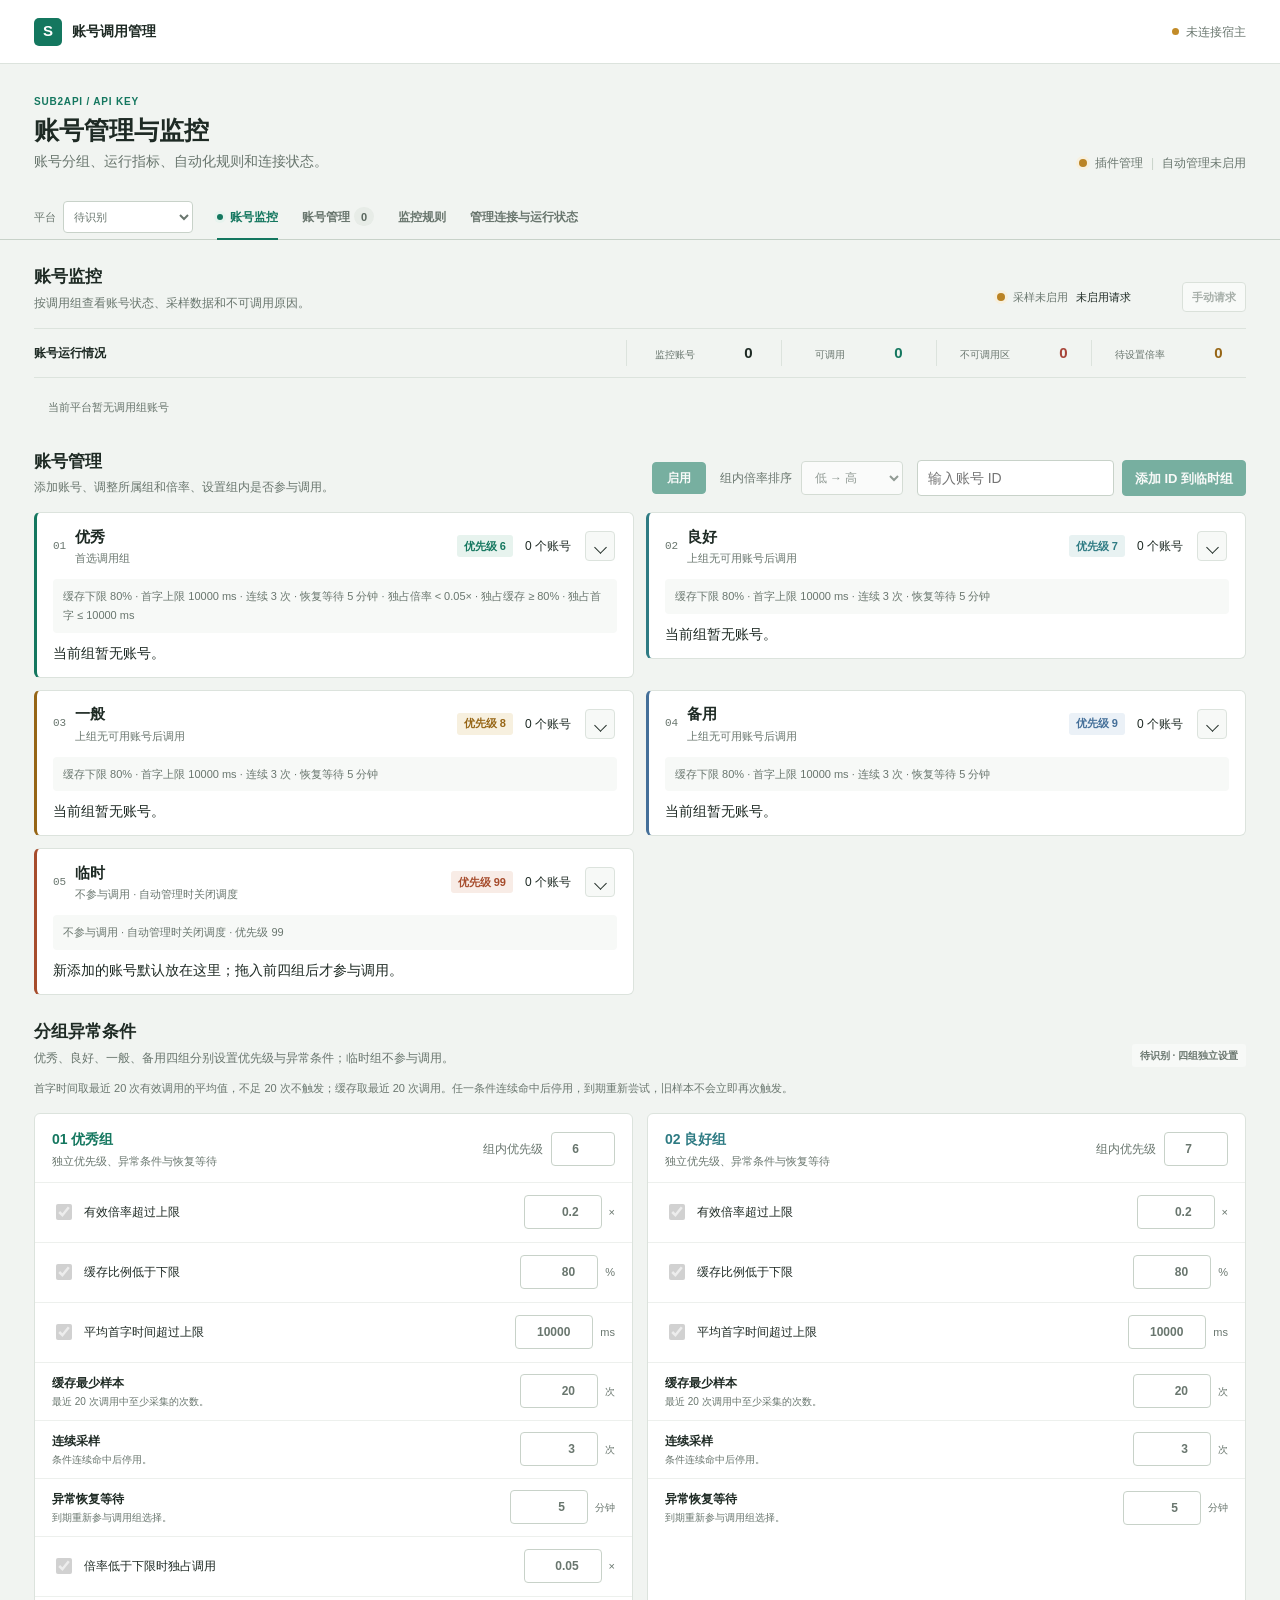
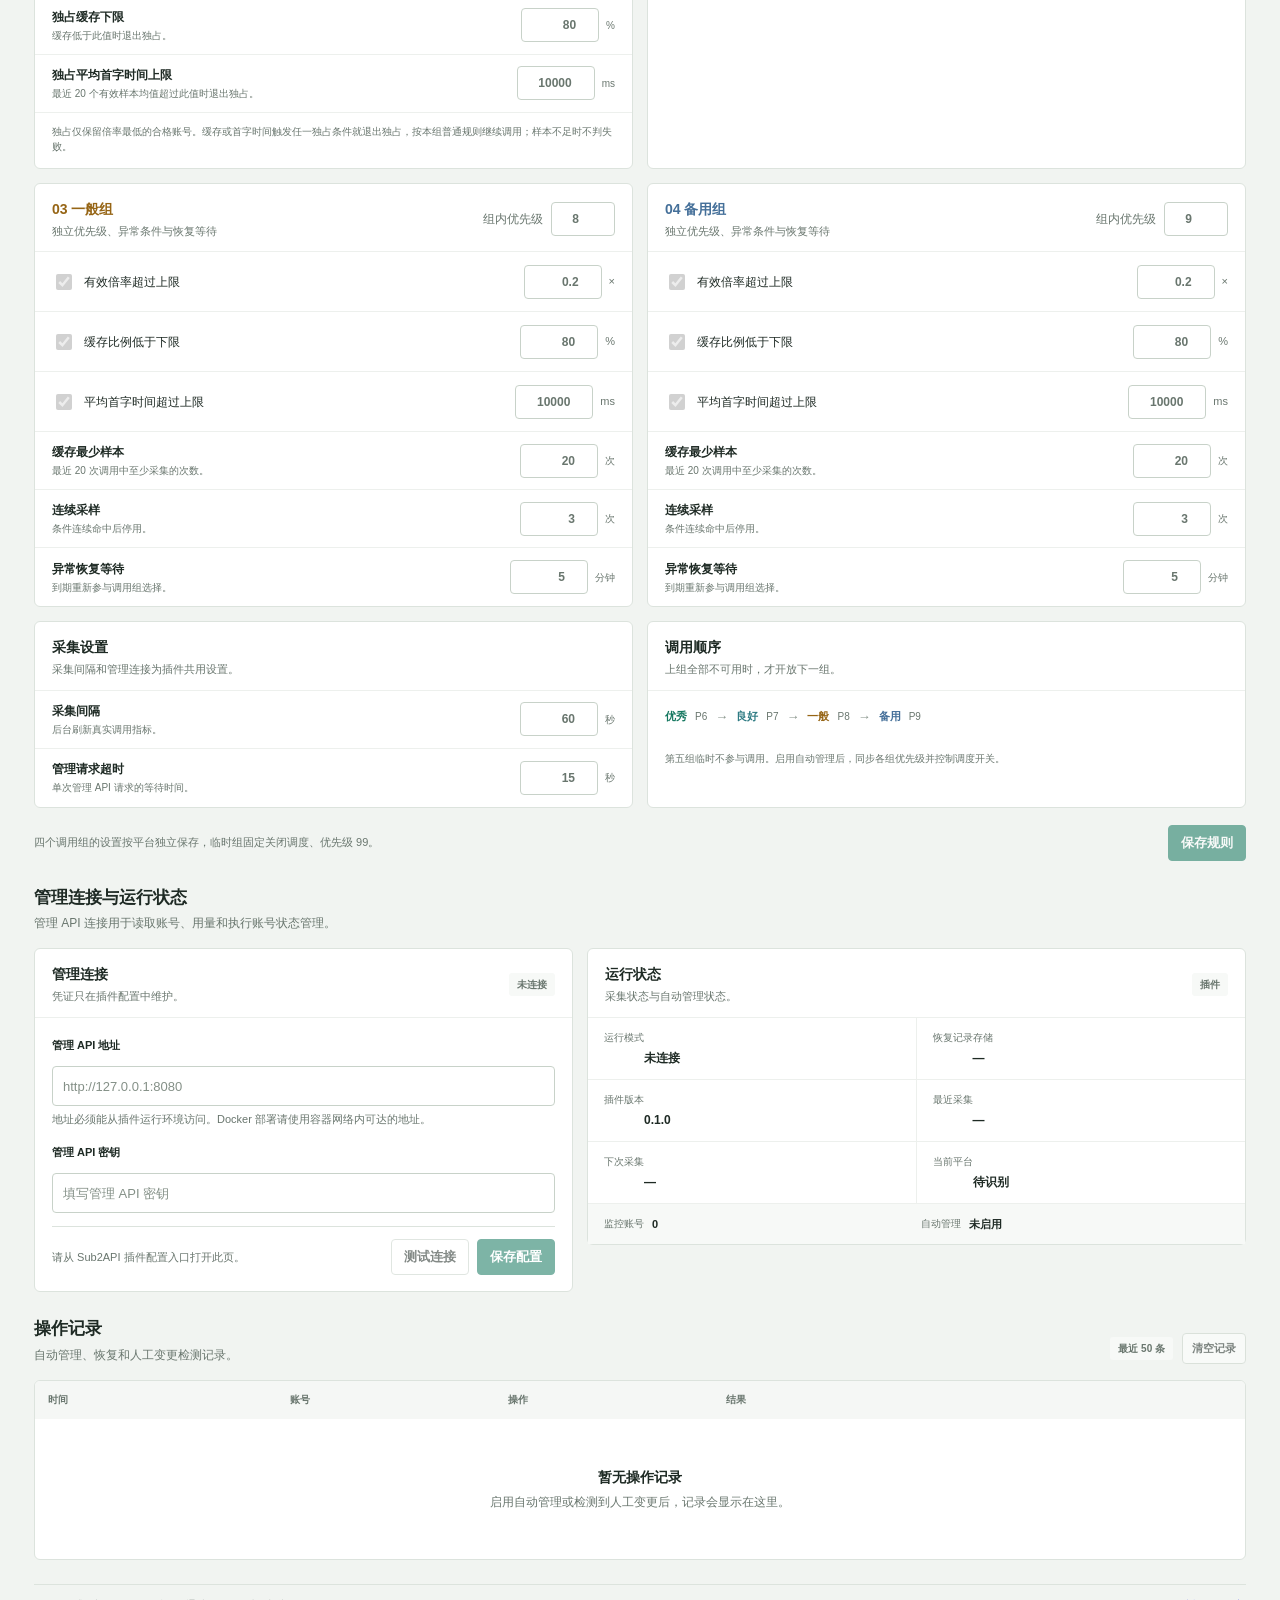
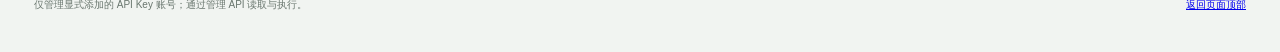
==== ui/index.html @ 517e10c3 "feat: 发布 Sub2API 账号调用管理插件 v0.1.0 实现首个可作为签名插件运行和发布的版本。  主要功能： - 提供 Sub2API 插件运行时、协议握手、宿主 UI Bridge 和健" ====
<!doctype html>
<html lang="zh-CN">
<head>
  <meta charset="utf-8">
  <meta name="viewport" content="width=device-width, initial-scale=1">
  <meta name="color-scheme" content="light">
  <title>账号调用管理</title>
  <link rel="icon" href="data:,">
  <link rel="stylesheet" href="assets/styles.css">
  <script src="assets/app.js" defer></script>
</head>
<body>
  <div class="shell">
    <header class="topbar" id="top">
      <a class="brand" href="#top" aria-label="账号管理与监控首页">
        <span class="brand-mark">S</span>
        <span>账号调用管理</span>
      </a>
      <div class="topbar-right">
        <span class="preview-tag"><span class="preview-dot"></span><span id="bridge-state">正在连接宿主</span></span>
      </div>
    </header>

    <main>
      <section class="intro">
        <div>
          <div class="eyebrow">SUB2API / API KEY</div>
          <h1>账号管理与监控</h1>
          <p class="lede">账号分组、运行指标、自动化规则和连接状态。</p>
        </div>
        <div class="runtime-state"><span class="state-indicator"></span><span>插件管理</span><span class="separator">|</span><span id="automation-status">待设置账号倍率</span></div>
      </section>
      <p id="action-message" class="inline-error" role="status" aria-live="polite" hidden></p>

      <nav class="section-nav" aria-label="页面目录">
        <label class="platform-switch">平台 <select id="platform-select" aria-label="平台种类"><option value="unknown">待识别</option></select></label>
        <a class="active" aria-current="page" href="#view-monitor">账号监控</a>
        <a href="#view-groups">账号管理 <span class="tab-count" id="account-count">0</span></a>
        <a href="#view-rules">监控规则</a>
        <a href="#view-connection">管理连接与运行状态</a>
      </nav>

      <section class="view" id="view-groups" aria-labelledby="groups-heading">
        <div class="view-heading">
          <div><h2 id="groups-heading">账号管理</h2><p>添加账号、调整所属组和倍率、设置组内是否参与调用。</p></div>
          <div class="group-view-actions">
            <button class="automation-action is-off" id="automation-toggle" type="button" disabled title="先保存管理连接并添加账号">启用</button>
            <div class="sort-control"><span>组内倍率排序</span><select id="sort-direction" aria-label="组内倍率排序方向"><option value="asc">低 → 高</option><option value="desc">高 → 低</option></select></div>
            <div id="add-account-form" class="add-account-form">
              <label class="sr-only" for="new-account-id">账号 ID</label>
              <input id="new-account-id" name="account_id" inputmode="numeric" pattern="[0-9]+" placeholder="输入账号 ID" aria-describedby="add-account-error" disabled>
              <button class="button primary" id="add-account-button" type="button" disabled>添加 ID 到临时组</button>
            </div>
          </div>
        </div>
        <p class="inline-error" id="add-account-error" role="status" hidden></p>

        <div id="groups-list" class="groups-list" aria-live="polite"></div>
      </section>

      <section class="view" id="view-monitor" aria-labelledby="monitor-heading">
        <div class="view-heading">
          <div><h2 id="monitor-heading">账号监控</h2><p>按调用组查看账号状态、采样数据和不可调用原因。</p></div>
          <div class="monitor-refresh"><span class="state-indicator"></span><span id="monitor-poll-label">采样未启用</span><span id="monitor-countdown" class="monitor-countdown">未启用请求</span><button id="manual-poll" class="button manual-poll-button" type="button" disabled>手动请求</button></div>
        </div>
        <section class="account-overview" aria-labelledby="account-overview-heading">
          <div class="overview-heading"><h3 id="account-overview-heading">账号运行情况</h3></div>
          <dl class="overview-metrics">
            <div class="overview-stat"><dt>监控账号</dt><dd id="overview-total">0</dd></div>
            <div class="overview-stat callable"><dt>可调用</dt><dd id="overview-callable">0</dd></div>
            <div class="overview-stat exceptional"><dt>不可调用区</dt><dd id="overview-exception">0</dd></div>
            <div class="overview-stat needs-rate"><dt>待设置倍率</dt><dd id="overview-needs-rate">0</dd></div>
          </dl>
        </section>
        <div class="route-strip" aria-label="当前调用顺序" hidden>
          <span class="route-label">调用顺序</span>
          <div id="route-order" class="route-order"></div>
        </div>
        <p id="monitor-empty" class="monitor-group-empty">当前平台暂无调用组账号</p>
        <div id="monitor-group-list" class="monitor-group-list"></div>
        <template id="monitor-table-template">
          <div class="monitor-table-frame">
            <table class="account-table monitor-table">
              <thead><tr><th scope="col">账号</th><th scope="col">采用倍率</th><th scope="col">调度情况</th><th scope="col">缓存比例</th><th scope="col">采样</th><th scope="col">平均首字时间</th><th scope="col">运行状态</th></tr></thead>
              <tbody></tbody>
            </table>
          </div>
        </template>
      </section>

      <section class="view" id="view-rules" aria-labelledby="rules-heading">
        <div class="view-heading"><div><h2 id="rules-heading">分组异常条件</h2><p>优秀、良好、一般、备用四组分别设置优先级与异常条件；临时组不参与调用。</p></div><span class="runtime-pill" id="rules-platform">四组独立设置</span></div>
        <p class="rules-sampling-note">首字时间取最近 20 次有效调用的平均值，不足 20 次不触发；缓存取最近 20 次调用。任一条件连续命中后停用，到期重新尝试，旧样本不会立即再次触发。</p>
        <div class="rule-layout group-rules-list" id="group-rules-list"></div>
        <div class="rule-layout shared-rules">
          <section class="rule-section">
            <div class="rule-section-head"><div><h3>采集设置</h3><p>采集间隔和管理连接为插件共用设置。</p></div></div>
            <div class="setting-row setting-row-input"><div><strong>采集间隔</strong><span>后台刷新真实调用指标。</span></div><div class="unit-input"><input id="poll-seconds" type="number" min="15" max="3600" value="60"><span>秒</span></div></div>
            <div class="setting-row setting-row-input"><div><strong>管理请求超时</strong><span>单次管理 API 请求的等待时间。</span></div><div class="unit-input"><input id="timeout-seconds" type="number" min="3" max="120" value="15"><span>秒</span></div></div>
          </section>
          <section class="rule-section"><div class="rule-section-head"><div><h3>调用顺序</h3><p>上组全部不可用时，才开放下一组。</p></div></div><div class="flow-steps" id="flow-steps"></div><p class="rule-footnote">第五组临时不参与调用。启用自动管理后，同步各组优先级并控制调度开关。</p></section>
        </div>
        <div class="preview-actions"><p id="save-message" role="status">四个调用组的设置按平台独立保存，临时组固定关闭调度、优先级 99。</p><button id="save-rules" type="button" class="button primary">保存规则</button></div>
      </section>

      <section class="view" id="view-connection" aria-labelledby="connection-heading">
        <div class="view-heading"><div><h2 id="connection-heading">管理连接与运行状态</h2><p>管理 API 连接用于读取账号、用量和执行账号状态管理。</p></div></div>
        <div class="connection-layout">
          <section class="rule-section">
            <div class="rule-section-head"><div><h3>管理连接</h3><p>凭证只在插件配置中维护。</p></div><span class="connection-badge">未连接</span></div>
            <div class="connection-fields">
              <label class="field-label" for="admin-url">管理 API 地址</label>
              <input id="admin-url" type="url" placeholder="http://127.0.0.1:8080" autocomplete="url">
              <p class="field-help">地址必须能从插件运行环境访问。Docker 部署请使用容器网络内可达的地址。</p>
              <label class="field-label" for="admin-api-key">管理 API 密钥</label>
              <input id="admin-api-key" type="password" placeholder="填写管理 API 密钥" autocomplete="new-password">
            <div class="connection-actions"><span id="connection-message" role="status">等待宿主连接。</span><div class="button-group"><button id="test-connection" type="button" class="button">测试连接</button><button id="save-config" type="button" class="button primary">保存配置</button></div></div>
            </div>
          </section>
          <section class="rule-section runtime-section">
            <div class="rule-section-head"><div><h3>运行状态</h3><p>采集状态与自动管理状态。</p></div><span class="runtime-pill">插件</span></div>
            <dl class="runtime-grid">
              <div><dt>运行模式</dt><dd id="runtime-mode">未连接</dd></div>
              <div><dt>恢复记录存储</dt><dd id="runtime-storage">—</dd></div>
              <div><dt>插件版本</dt><dd id="runtime-version">0.1.0</dd></div>
              <div><dt>最近采集</dt><dd id="runtime-last-poll">—</dd></div>
              <div><dt>下次采集</dt><dd id="runtime-next-poll">—</dd></div>
              <div><dt>当前平台</dt><dd id="runtime-platform">—</dd></div>
            </dl>
            <div class="runtime-footer"><span>监控账号</span><strong id="runtime-account-count">0</strong><span>自动管理</span><strong id="runtime-automation-state">未启用</strong></div>
          </section>
        </div>
      </section>

      <section class="view" id="view-events" aria-labelledby="events-heading">
        <div class="view-heading"><div><h2 id="events-heading">操作记录</h2><p>自动管理、恢复和人工变更检测记录。</p></div><div class="event-heading-actions"><span class="runtime-pill">最近 50 条</span><button class="button event-clear-button" id="event-clear" type="button" disabled>清空记录</button></div></div>
        <div class="event-table-frame">
          <table class="event-table">
            <thead><tr><th scope="col">时间</th><th scope="col">账号</th><th scope="col">操作</th><th scope="col">结果</th></tr></thead>
            <tbody id="event-rows"></tbody>
          </table>
          <div class="empty-state" id="event-empty"><strong>暂无操作记录</strong><span>启用自动管理或检测到人工变更后，记录会显示在这里。</span></div>
        </div>
        <div class="event-pagination" id="event-pagination" hidden>
          <button class="page-button" id="event-prev" type="button" aria-label="上一页" title="上一页">←</button>
          <span id="event-page-label">第 1 / 1 页</span>
          <button class="page-button" id="event-next" type="button" aria-label="下一页" title="下一页">→</button>
        </div>
      </section>

      <footer class="footer-line"><span>仅管理显式添加的 API Key 账号；通过管理 API 读取与执行。</span><a href="#top">返回页面顶部</a></footer>
    </main>
  </div>
  <textarea id="account-ids" hidden></textarea>
  <input id="automation-enabled" type="checkbox" hidden>
  <input id="collect-cache" type="checkbox" checked hidden>
  <input id="window-minutes" type="hidden" value="15">
  <input id="rate-source" type="hidden" value="account">
  <input id="max-rate-multiplier" type="hidden" value="0">
  <input id="min-cache-percent" type="hidden" value="80">
  <input id="min-requests" type="hidden" value="20">
  <input id="recovery-samples" type="hidden" value="3">
  <input id="cooldown-seconds" type="hidden" value="300">
  <input id="action" type="hidden" value="deprioritize">
  <input id="priority-penalty" type="hidden" value="10">

  <dialog id="account-dialog" class="account-dialog">
    <form id="account-edit-form" novalidate>
      <div class="dialog-head"><div><div class="eyebrow">账号信息</div><h2 id="dialog-title">编辑账号</h2></div><button class="icon-close" type="button" data-close-dialog aria-label="关闭">×</button></div>
      <div class="identity-block"><div class="avatar-mark" id="dialog-avatar">A</div><div><strong id="dialog-name"></strong><span id="dialog-meta"></span></div><span class="status-pill" id="dialog-status"></span></div>
      <label class="field-label" for="edit-group">调用分组</label>
      <select id="edit-group" name="group_id"></select>
      <fieldset class="rate-fieldset"><legend>倍率方式</legend>
        <label class="radio-option"><input type="radio" name="rate_mode" value="upstream"><span><strong>读取上游倍率</strong><small id="dialog-upstream">当前上游倍率：—</small></span></label>
        <label class="radio-option"><input type="radio" name="rate_mode" value="fixed"><span><strong>使用固定倍率</strong><small>手动设置并使用此倍率</small></span></label>
        <div class="unit-input fixed-rate-input"><input id="edit-fixed-rate" aria-label="固定倍率" type="number" min="0" max="1000000" step="0.01" placeholder="填写固定倍率"><span>×</span></div>
        <p class="dialog-error" id="edit-rate-error" role="status" hidden>选择固定倍率时，必须填写有效倍率。</p>
      </fieldset>
      <div class="dialog-actions"><button class="button" type="button" data-close-dialog>取消</button><button class="button primary" id="edit-save-button" type="button">保存修改</button></div>
    </form>
  </dialog>
  <dialog id="runtime-detail-dialog" class="account-dialog runtime-detail-dialog" aria-labelledby="runtime-detail-title">
    <section class="runtime-detail-panel">
      <div class="dialog-head"><div><div class="eyebrow">运行详情</div><h2 id="runtime-detail-title">账号运行状态</h2></div><button class="icon-close" type="button" data-close-runtime aria-label="关闭">×</button></div>
      <div class="identity-block"><div class="avatar-mark" id="runtime-detail-avatar">A</div><div><strong id="runtime-detail-name"></strong><span id="runtime-detail-meta"></span></div><span class="runtime-detail-status" id="runtime-detail-status"></span></div>
      <dl class="runtime-detail-grid">
        <div><dt>所属调用组</dt><dd id="runtime-detail-group"></dd></div>
        <div><dt>宿主可调用性</dt><dd id="runtime-detail-host"></dd></div>
        <div><dt>当前倍率</dt><dd id="runtime-detail-rate"></dd></div>
        <div><dt>宿主优先级</dt><dd id="runtime-detail-priority"></dd></div>
        <div><dt>缓存样本</dt><dd id="runtime-detail-cache"></dd></div>
        <div><dt>首字时间样本</dt><dd id="runtime-detail-ttft"></dd></div>
        <div hidden><dt>恢复安排</dt><dd id="runtime-detail-recovery"></dd></div>
      </dl>
      <div class="runtime-detail-note"><strong>状态说明</strong><p id="runtime-detail-reason"></p><p id="runtime-detail-error" hidden></p></div>
      <div class="dialog-actions"><button class="button" type="button" data-close-runtime>关闭</button></div>
    </section>
  </dialog>
  <dialog id="delete-account-dialog" class="delete-account-dialog">
    <form id="delete-account-form">
      <div class="dialog-head"><div><h2 id="delete-account-title">删除监控账号</h2></div><button class="icon-close" type="button" data-close-delete aria-label="关闭">×</button></div>
      <p class="delete-account-copy">此操作只会从插件监控列表删除此账号，不会删除 Sub2API 中的源账号。</p>
      <div class="dialog-actions"><button class="button" type="button" data-close-delete>取消</button><button class="button danger-action" id="delete-account-confirm" type="button">删除账号</button></div>
    </form>
  </dialog>
  <dialog id="clear-events-dialog" class="delete-account-dialog">
    <div class="clear-events-panel">
      <div class="dialog-head"><div><h2>清空操作记录</h2></div><button class="icon-close" type="button" data-close-clear aria-label="关闭">×</button></div>
      <p class="delete-account-copy">仅清空插件页面中的操作记录，不会更改账号优先级、调度状态或恢复记录。</p>
      <div class="dialog-actions"><button class="button" type="button" data-close-clear>取消</button><button class="button danger-action" id="clear-events-confirm" type="button">清空记录</button></div>
    </div>
  </dialog>
</body>
</html>
---- ui/assets/styles.css ----
:root {
  color-scheme: light;
  --page: #f1f4f1;
  --surface: #ffffff;
  --surface-alt: #f7f9f7;
  --ink: #1e2a24;
  --muted: #69766e;
  --line: #dce3dd;
  --line-strong: #c8d2c9;
  --green: #14775f;
  --green-soft: #e7f3ee;
  --teal: #2e7b83;
  --teal-soft: #e8f2f2;
  --gold: #966515;
  --gold-soft: #f7f0df;
  --orange: #a64c2c;
  --orange-soft: #f8ece6;
  --blue: #446f99;
  --blue-soft: #ebf1f7;
  --danger: #a74439;
  --danger-soft: #f8eae7;
  --radius: 6px;
  --font: -apple-system, BlinkMacSystemFont, "Segoe UI", "Microsoft YaHei", sans-serif;
}

* { box-sizing: border-box; }
html, body { min-width: 320px; margin: 0; overflow-x: clip; }
body { color: var(--ink); background: var(--page); font: 14px/1.5 var(--font); }
button, input, select { font: inherit; }
button, input, select { color: inherit; }
button { cursor: pointer; }
button:focus-visible, input:focus-visible, select:focus-visible { outline: 3px solid #82b7a1; outline-offset: 2px; }
button:disabled { cursor: not-allowed; opacity: .55; }
[hidden] { display: none !important; }

.shell { min-height: 100vh; }
.topbar { height: 64px; padding: 0 34px; display: flex; align-items: center; justify-content: space-between; border-bottom: 1px solid var(--line); background: var(--surface); }
.brand { display: inline-flex; align-items: center; gap: 10px; color: var(--ink); font-weight: 650; text-decoration: none; }
.brand-mark { width: 28px; height: 28px; display: grid; place-items: center; border-radius: 5px; color: white; background: var(--green); font-size: 15px; font-weight: 700; }
.topbar-right { display: flex; align-items: center; gap: 18px; }
.preview-tag { display: inline-flex; align-items: center; gap: 7px; color: var(--muted); font-size: 12px; }
.preview-dot { width: 7px; height: 7px; background: #c28b28; border-radius: 50%; }
.button { min-height: 36px; padding: 7px 12px; border: 1px solid var(--line-strong); border-radius: 4px; background: var(--surface); font-size: 13px; font-weight: 600; }
.button:hover { background: var(--surface-alt); }
.button.primary { border-color: var(--green); background: var(--green); color: white; }
.button.primary:hover { background: #0f654f; }
.automation-action { min-height: 32px; padding: 5px 14px; border: 1px solid transparent; border-radius: 4px; font-size: 12px; font-weight: 700; white-space: nowrap; }
.automation-action.is-on { border-color: #b66a4c; background: var(--orange-soft); color: #8d3f24; }
.automation-action.is-on:hover { background: #f3dfd6; }
.automation-action.is-off { border-color: var(--green); background: var(--green); color: white; }
.automation-action.is-off:hover { background: #0f654f; }

main { display: flex; flex-direction: column; width: min(1440px, 100%); margin: 0 auto; padding: 30px 34px 40px; }
main > .intro { order: 0; }
main > #action-message { order: 1; }
main > .section-nav { order: 2; }
main > #view-monitor { order: 3; }
main > #view-groups { order: 4; }
main > #view-rules { order: 5; }
main > #view-connection { order: 6; }
main > #view-events { order: 7; }
main > .footer-line { order: 8; }
.intro { display: flex; align-items: flex-end; justify-content: space-between; gap: 24px; padding-bottom: 22px; }
.eyebrow { color: var(--green); font-size: 10px; font-weight: 750; letter-spacing: .08em; }
h1, h2, h3, p { margin: 0; }
h1 { margin-top: 6px; font-size: 25px; line-height: 1.25; font-weight: 660; }
.lede { margin-top: 5px; color: var(--muted); }
.runtime-state { display: flex; align-items: center; gap: 8px; color: var(--muted); font-size: 12px; white-space: nowrap; }
.state-indicator { width: 8px; height: 8px; border-radius: 50%; background: #ba8324; box-shadow: 0 0 0 3px var(--gold-soft); }
.separator { color: var(--line-strong); }

.section-nav { position: sticky; top: 0; z-index: 5; display: flex; gap: 24px; align-items: center; min-height: 45px; margin: 0 -34px; padding: 0 34px; border-bottom: 1px solid var(--line-strong); background: color-mix(in srgb, var(--page) 94%, transparent); backdrop-filter: blur(8px); }
.section-nav a { display: inline-flex; position: relative; align-items: center; height: 45px; color: var(--muted); font-size: 12px; font-weight: 650; text-decoration: none; white-space: nowrap; }
.section-nav a:hover { color: var(--green); }
.section-nav a.active { color: var(--green); }
.section-nav a.active::before { width: 6px; height: 6px; margin-right: 7px; border-radius: 50%; content: ""; background: var(--green); box-shadow: 0 0 0 3px var(--green-soft); }
.section-nav a.active::after { position: absolute; right: 0; bottom: -1px; left: 0; height: 2px; content: ""; background: var(--green); }
.section-nav .tab-count { vertical-align: middle; }
.platform-switch { display: flex; align-items: center; gap: 7px; flex: 0 0 auto; font-size: 11px; color: var(--muted); }
.platform-switch select { max-width: 155px; height: 32px; padding: 4px 6px; border: 1px solid var(--line-strong); border-radius: 4px; background: var(--surface); }
.view { scroll-margin-top: 60px; }
.rules-sampling-note { margin: -4px 0 16px; color: var(--muted); font-size: 11px; line-height: 1.7; }
.group-rule-card { border-top: 3px solid var(--group-color); }
.group-rule-card .rule-section-head h3 { color: var(--group-color); }
.shared-rules { margin-top: 14px; }
.button-group { display: flex; align-items: center; gap: 8px; }
.monitor-refresh { display: flex; align-items: center; justify-content: flex-end; flex-wrap: wrap; gap: 8px; color: var(--muted); font-size: 11px; }
.monitor-countdown { min-width: 98px; color: var(--ink); font-variant-numeric: tabular-nums; white-space: nowrap; }
.manual-poll-button { min-height: 30px; padding: 4px 9px; font-size: 11px; }
.monitor-group-list { display: grid; gap: 14px; }
.monitor-group-card { min-width: 0; overflow: hidden; border: 1px solid var(--line); border-left: 3px solid var(--group-color); border-radius: var(--radius); background: var(--surface); }
.monitor-group-card > header { display: flex; justify-content: space-between; align-items: center; gap: 8px; padding: 10px 14px; background: var(--group-soft); color: var(--group-color); }
.monitor-group-card > header h3 { font-size: 14px; }
.monitor-group-card > header span { font-size: 11px; }
.monitor-group-empty { margin: 0; padding: 9px 14px; color: var(--muted); font-size: 11px; }
.monitor-table-frame { overflow-x: auto; }
.monitor-table { min-width: 930px; table-layout: fixed; }
.monitor-table th:nth-child(1) { width: 22%; }
.monitor-table th:nth-child(2) { width: 12%; }
.monitor-table th:nth-child(3) { width: 10%; }
.monitor-table th:nth-child(4) { width: 17%; }
.monitor-table th:nth-child(5) { width: 10%; }
.monitor-table th:nth-child(6) { width: 16%; }
.monitor-table th:nth-child(7) { width: 13%; }
.schedule-state { display: inline-block; padding: 3px 6px; border-radius: 4px; font-size: 11px; line-height: 1.5; font-weight: 650; white-space: nowrap; }
.schedule-state.enabled { background: var(--green-soft); color: var(--green); }
.schedule-state.disabled { background: #edf0ed; color: #69766e; }
.schedule-state.pending { background: var(--gold-soft); color: var(--gold); }
.monitor-identity { display: grid; gap: 2px; overflow-wrap: anywhere; }
.monitor-identity strong { font-size: 12px; font-weight: 630; }
.monitor-identity small { color: var(--muted); font-size: 10px; }
.monitor-cache { display: flex; align-items: center; gap: 9px; min-width: 130px; }
.monitor-cache > strong { min-width: 35px; font-size: 12px; }
.monitor-cache.unknown { color: var(--muted); }
.monitor-sample { color: var(--muted); white-space: nowrap; font-size: 11px; }
.monitor-table td:nth-child(6) { white-space: normal; }
.monitor-status { padding: 4px 7px; border: 1px solid var(--line); border-radius: 4px; background: var(--surface-alt); color: var(--muted); font-size: 11px; white-space: nowrap; }
.monitor-status:hover { text-decoration: underline; }
.monitor-table .monitor-status { max-width: 100%; white-space: normal; overflow-wrap: anywhere; text-align: left; }
.monitor-status.calling { background: var(--green-soft); color: var(--green); }
.monitor-status.sampling { background: var(--teal-soft); color: var(--teal); }
.monitor-status.exception, .monitor-status.unavailable { background: var(--danger-soft); color: var(--danger); }
.monitor-status.manual { border-color: #e1c775; background: var(--gold-soft); color: var(--gold); }
.monitor-status.needs-rate, .monitor-status.pending { background: var(--gold-soft); color: var(--gold); }
.monitor-table .rate-pair { margin: 0; }
.inline-error { margin: 0 0 12px; color: var(--danger); font-size: 12px; }
#action-message:not([hidden]) { padding: 10px 12px; border: 1px solid #e7d3cf; background: var(--danger-soft); }
#action-message.success { border-color: #c6dfd2; background: var(--green-soft); color: var(--green); }
#action-message.error { color: var(--danger); }
#account-ids, #automation-enabled, #rate-source, #max-rate-multiplier, #min-cache-percent, #min-requests, #recovery-samples, #cooldown-seconds, #action, #priority-penalty { display: none; }

.tabs { display: flex; gap: 28px; border-bottom: 1px solid var(--line-strong); }
.tab { position: relative; min-height: 44px; padding: 0 2px 11px; border: 0; background: transparent; color: var(--muted); font-weight: 600; }
.tab:hover { color: var(--ink); }
.tab.active { color: var(--green); }
.tab.active::after { position: absolute; right: 0; bottom: -1px; left: 0; height: 2px; content: ""; background: var(--green); }
.tab-count { display: inline-grid; min-width: 20px; height: 19px; margin-left: 4px; padding: 0 5px; place-items: center; border-radius: 10px; background: #e7ece7; color: #59675e; font-size: 11px; font-weight: 650; }
.tab.active .tab-count { background: var(--green-soft); color: var(--green); }
.view { padding-top: 24px; }
.view-heading { display: flex; align-items: flex-end; justify-content: space-between; gap: 18px; margin-bottom: 16px; }
.view-heading h2 { font-size: 17px; font-weight: 650; }
.view-heading p { margin-top: 4px; color: var(--muted); font-size: 12px; }
.group-view-actions { display: flex; align-items: center; justify-content: flex-end; gap: 14px; min-width: 0; }
.sort-control { display: flex; align-items: center; gap: 9px; color: var(--muted); font-size: 12px; }
.sort-control > span { white-space: nowrap; }
.sort-control select, .filter-field select { height: 34px; padding: 5px 28px 5px 9px; border: 1px solid var(--line-strong); border-radius: 4px; background: var(--surface); }

.route-strip { display: flex; align-items: center; gap: 12px; min-height: 46px; margin: 0 0 12px; padding: 8px 12px; border: 1px solid var(--line); border-radius: var(--radius); background: #edf3ef; }
.route-label { color: var(--muted); font-size: 11px; font-weight: 650; white-space: nowrap; }
.route-order { display: flex; flex: 1; align-items: center; gap: 7px; min-width: 0; overflow-x: auto; scrollbar-width: thin; }
.route-item { display: inline-flex; align-items: center; gap: 6px; color: var(--ink); font-size: 12px; font-weight: 650; white-space: nowrap; }
.route-item:not(:last-child)::after { content: "›"; margin-left: 2px; color: #89958c; font-size: 18px; font-weight: 400; }
.route-rank { color: var(--muted); font-size: 10px; font-weight: 500; }

.account-overview { display: flex; align-items: center; justify-content: space-between; gap: 20px; margin: 5px 0 12px; padding: 11px 0; border-top: 1px solid var(--line); border-bottom: 1px solid var(--line); }
.overview-heading { display: grid; gap: 2px; min-width: 130px; }
.overview-heading h3 { font-size: 12px; font-weight: 650; }
.overview-heading span { color: var(--muted); font-size: 10px; }
.overview-metrics { display: grid; grid-template-columns: repeat(4, minmax(82px, 1fr)); width: min(100%, 620px); margin: 0; }
.overview-stat { display: flex; align-items: baseline; justify-content: center; gap: 9px; padding: 2px 12px; border-left: 1px solid var(--line); }
.overview-stat dt { color: var(--muted); font-size: 10px; white-space: nowrap; }
.overview-stat dd { color: var(--ink); font-size: 15px; font-weight: 680; font-variant-numeric: tabular-nums; }
.overview-stat.callable dd { color: var(--green); }
.overview-stat.exceptional dd { color: var(--danger); }
.overview-stat.needs-rate dd { color: var(--gold); }

.groups-list { display: grid; grid-template-columns: repeat(2, minmax(0, 1fr)); align-items: start; gap: 12px; }
.group-section { border: 1px solid var(--line); border-left: 3px solid var(--group-color, var(--green)); border-radius: var(--radius); background: var(--surface); }
.group-section.drag-over { outline: 2px dashed var(--green); outline-offset: 2px; }
.group-header { display: grid; grid-template-columns: minmax(0, 1fr) auto auto 34px; align-items: center; gap: 12px; min-height: 66px; padding: 10px 16px; }
.group-title { display: flex; align-items: center; gap: 9px; min-width: 0; }
.group-order-number { color: var(--muted); font: 11px/1.2 ui-monospace, Consolas, monospace; }
.group-title h3 { overflow: hidden; font-size: 15px; font-weight: 670; text-overflow: ellipsis; white-space: nowrap; }
.group-title p { margin-top: 2px; color: var(--muted); font-size: 11px; }
.group-badge { display: inline-flex; align-items: center; min-height: 22px; padding: 2px 7px; border-radius: 3px; background: var(--group-soft, var(--green-soft)); color: var(--group-color, var(--green)); font-size: 11px; font-weight: 650; white-space: nowrap; }
.group-priority { display: flex; align-items: center; gap: 8px; min-width: 0; color: var(--muted); font-size: 12px; }
.group-priority input { width: 64px; height: 34px; padding: 5px 7px; border: 1px solid var(--line-strong); border-radius: 4px; background: white; text-align: center; font-weight: 650; }
.group-availability { display: flex; align-items: center; gap: 8px; font-size: 12px; white-space: nowrap; }
.group-actions { display: flex; flex: 0 0 34px; align-items: center; justify-content: center; width: 34px; height: 34px; }
.expand-button { position: relative; flex: 0 0 30px; width: 30px; height: 30px; padding: 0; border: 1px solid var(--line); border-radius: 4px; background: var(--surface-alt); }
.expand-button::before { position: absolute; top: 11px; left: 10px; width: 8px; height: 8px; border-right: 1.5px solid currentColor; border-bottom: 1.5px solid currentColor; content: ""; transform: rotate(45deg); transition: transform .15s ease; }
.expand-button[data-expanded="false"]::before { top: 9px; transform: rotate(-45deg); }
.expand-button:hover { border-color: var(--line); background: var(--surface-alt); color: var(--ink); }
.group-content { padding: 0 16px 13px; }
.group-content[hidden] { display: none; }
.group-settings-summary { margin: 0 16px 10px; padding: 8px 10px; border-radius: 4px; background: var(--surface-alt); color: var(--muted); font-size: 11px; line-height: 1.7; overflow-wrap: anywhere; }
.group-rule-card .rule-section-head { flex-wrap: wrap; }
.account-row.dragging { opacity: .45; }
.account-row { display: grid; grid-template-columns: minmax(0, 1fr) auto; align-items: center; gap: 8px 12px; min-height: 54px; padding: 8px 10px; border-top: 1px solid #edf0ed; }
.account-identity { display: flex; align-items: center; gap: 10px; min-width: 0; }
.account-identity > span:last-child { min-width: 0; }
.account-drag-grip { width: 20px; height: 27px; flex: 0 0 auto; display: grid; place-items: center; border-radius: 3px; background: #f0f3f0; color: #758278; cursor: grab; font-size: 15px; }
.account-drag-grip:active { cursor: grabbing; }
.avatar-mark { width: 31px; height: 31px; flex: 0 0 auto; display: grid; place-items: center; border-radius: 5px; background: var(--blue-soft); color: var(--blue); font-size: 11px; font-weight: 750; }
.account-identity strong { display: block; overflow: hidden; font-size: 12px; font-weight: 630; text-overflow: ellipsis; white-space: nowrap; }
.account-identity small { display: block; color: var(--muted); font-size: 10px; }
.rate-pair { display: inline-flex; align-items: baseline; gap: 6px; width: fit-content; min-height: 24px; padding: 3px 7px; border-left: 2px solid currentColor; font-size: 10px; white-space: nowrap; }
.rate-pair strong { font-size: 11px; font-weight: 680; }
.rate-pair.upstream { background: var(--green-soft); color: var(--green); }
.rate-pair.fixed { background: var(--blue-soft); color: var(--blue); }
.rate-pair.default { flex-wrap: wrap; max-width: 100%; background: var(--gold-soft); color: var(--gold); white-space: normal; }
.rate-pair.unknown { background: var(--surface-alt); color: var(--muted); }
.account-actions { grid-column: 1 / -1; display: flex; align-items: center; justify-content: flex-end; gap: 6px; min-width: 0; white-space: nowrap; }
.row-edit, .row-remove { min-height: 30px; padding: 4px 8px; border: 1px solid var(--line); border-radius: 4px; background: white; color: var(--muted); font-size: 11px; }
.row-schedule { min-height: 30px; padding: 4px 8px; border: 1px solid var(--line); border-radius: 4px; background: white; font-size: 11px; }
.row-schedule.on { border-color: #b9dbcb; background: var(--green-soft); color: var(--green); }
.row-schedule.off { border-color: var(--line-strong); background: var(--surface-alt); color: var(--muted); }
.row-edit:hover { border-color: var(--green); color: var(--green); }
.row-remove { border-color: #ead5d2; color: var(--danger); }
.row-remove:hover { border-color: var(--danger); background: var(--danger-soft); }
.exception-area { border-top: 1px dashed var(--line-strong); background: #fffbfa; }
.exception-area > h4 { display: flex; align-items: center; gap: 8px; margin: 0; padding: 8px 14px; color: var(--danger); font-size: 11px; }
.exception-count { display: inline-grid; min-width: 18px; height: 18px; padding: 0 5px; place-items: center; border-radius: 9px; background: var(--danger-soft); color: var(--danger); font-size: 10px; font-weight: 700; }
.exception-row.manual { background: #fffbeb; }
.runtime-detail-grid > [hidden] { display: none; }

.delete-account-dialog { width: min(420px, calc(100% - 28px)); max-width: 420px; padding: 0; border: 1px solid var(--line-strong); border-radius: 7px; background: white; color: var(--ink); box-shadow: 0 18px 60px #1b30241f; }
.delete-account-dialog::backdrop { background: #17251f66; }
.delete-account-dialog form { padding: 20px; }
.delete-account-dialog .dialog-head { align-items: center; }
.delete-account-dialog h2 { font-size: 16px; }
.delete-account-copy { padding: 16px 0 4px; color: var(--muted); font-size: 12px; line-height: 1.6; }
.danger-action { border-color: var(--danger); background: var(--danger); color: white; }
.danger-action:hover { background: #8f372f; }

.add-account-form { display: flex; gap: 8px; width: min(100%, 360px); }
.add-account-form input, .search-field input { min-width: 0; height: 36px; padding: 7px 10px; border: 1px solid var(--line-strong); border-radius: 4px; background: white; }
.add-account-form input { flex: 1; }
.inline-error { margin: -6px 0 12px; color: var(--danger); font-size: 12px; }
.filters { display: flex; align-items: center; gap: 12px; margin: 18px 0 12px; }
.search-field { width: min(320px, 42%); }
.search-field input { width: 100%; }
.filter-field { display: flex; align-items: center; gap: 7px; color: var(--muted); font-size: 11px; }
.filter-field select { height: 36px; }
.result-count { margin-left: auto; color: var(--muted); font-size: 11px; }
.table-frame { overflow: hidden; border: 1px solid var(--line); border-radius: var(--radius); background: white; }
.account-table { width: 100%; border-collapse: collapse; text-align: left; font-size: 12px; }
.account-table th { height: 38px; padding: 8px 13px; background: #f5f7f5; color: var(--muted); font-size: 10px; font-weight: 650; }
.account-table td { padding: 10px 13px; border-top: 1px solid #edf0ed; vertical-align: middle; }
.table-group { display: inline-flex; align-items: center; gap: 7px; white-space: nowrap; }
.table-group-color { width: 7px; height: 7px; border-radius: 50%; background: var(--group-color); }
.empty-state { display: grid; gap: 5px; padding: 48px 16px; color: var(--muted); text-align: center; }
.empty-state strong { color: var(--ink); font-size: 14px; }
.empty-state span { font-size: 12px; }

.rule-layout { display: grid; grid-template-columns: repeat(2, minmax(0, 1fr)); gap: 14px; }
.rule-section { min-width: 0; border: 1px solid var(--line); border-radius: var(--radius); background: var(--surface); }
.rule-section-head { display: flex; align-items: center; justify-content: space-between; gap: 14px; padding: 15px 17px 12px; border-bottom: 1px solid #edf0ed; }
.rule-section-head h3 { font-size: 14px; font-weight: 670; }
.rule-section-head p { margin-top: 3px; color: var(--muted); font-size: 11px; }
.setting-row { display: flex; align-items: center; justify-content: space-between; gap: 16px; min-height: 62px; padding: 10px 17px; border-bottom: 1px solid #edf0ed; }
.setting-row:last-child { border-bottom: 0; }
.setting-row > div:first-child { display: grid; gap: 2px; }
.setting-row strong { font-size: 12px; font-weight: 620; }
.setting-row span { color: var(--muted); font-size: 10px; }
.switch { position: relative; display: inline-flex; flex: 0 0 auto; align-items: center; cursor: pointer; }
.switch input { position: absolute; width: 1px; height: 1px; opacity: 0; }
.switch-track { position: relative; width: 34px; height: 20px; border-radius: 12px; background: #c6cec7; transition: background .15s ease; }
.switch-track::after { position: absolute; top: 3px; left: 3px; width: 14px; height: 14px; border-radius: 50%; content: ""; background: white; box-shadow: 0 1px 2px #0002; transition: transform .15s ease; }
.switch input:checked + .switch-track { background: var(--green); }
.switch input:checked + .switch-track::after { transform: translateX(14px); }
.switch input:focus-visible + .switch-track { outline: 3px solid #82b7a1; outline-offset: 2px; }
.unit-input { display: inline-flex; align-items: center; gap: 7px; flex: 0 0 auto; color: var(--muted); font-size: 11px; }
.unit-input input { width: 78px; height: 34px; padding: 5px 7px; border: 1px solid var(--line-strong); border-radius: 4px; background: white; text-align: right; font-size: 12px; font-weight: 650; }
.setting-row-input { min-height: 58px; }
.condition-row { display: flex; align-items: center; justify-content: space-between; gap: 16px; min-height: 60px; padding: 10px 17px; border-bottom: 1px solid #edf0ed; }
.check-line { display: flex; align-items: center; gap: 9px; min-width: 0; font-size: 12px; font-weight: 570; }
.check-line input { width: 16px; height: 16px; accent-color: var(--green); }
.rule-footnote { padding: 11px 17px 14px; color: var(--muted); font-size: 10px; }
.priority-rule { grid-column: 1; }
.title-with-badge { display: flex; align-items: center; gap: 8px; }
.priority-outcome { display: flex; align-items: center; gap: 9px; padding: 11px 17px; background: #fbf7ed; color: #74571f; font-size: 11px; }
.outcome-mark { width: 19px; height: 19px; flex: 0 0 auto; display: grid; place-items: center; border: 1px solid #e6d6ad; border-radius: 50%; color: #966515; font-size: 11px; font-weight: 750; }
.flow-section { grid-column: 2; grid-row: 2; }
.flow-steps { display: flex; align-items: center; gap: 8px; overflow-x: auto; padding: 16px 17px 14px; }
.flow-step { display: inline-flex; align-items: center; gap: 8px; color: var(--ink); font-size: 11px; font-weight: 630; white-space: nowrap; }
.flow-step:not(:last-child)::after { content: "→"; color: #89958c; font-size: 13px; font-weight: 400; }
.flow-step span { color: var(--muted); font-size: 10px; font-weight: 450; }
.setting-row.compact { min-height: 55px; border-top: 1px solid #edf0ed; }
.preview-actions { display: flex; align-items: center; justify-content: flex-end; gap: 14px; margin-top: 17px; }
.preview-actions p { margin-right: auto; color: var(--muted); font-size: 11px; }
.footer-line { display: flex; justify-content: space-between; gap: 12px; margin-top: 24px; padding-top: 12px; border-top: 1px solid var(--line); color: var(--muted); font-size: 10px; }

.connection-layout { display: grid; grid-template-columns: minmax(0, .9fr) minmax(0, 1.1fr); align-items: start; gap: 14px; }
.connection-layout .rule-section { min-width: 0; }
.connection-badge, .runtime-pill { display: inline-flex; min-height: 23px; align-items: center; padding: 3px 8px; border-radius: 3px; background: var(--surface-alt); color: var(--muted); font-size: 10px; font-weight: 650; white-space: nowrap; }
.connection-fields { display: grid; gap: 7px; padding: 16px 17px; }
.field-label { margin-top: 3px; color: var(--ink); font-size: 11px; font-weight: 650; }
.connection-fields input { width: 100%; min-width: 0; height: 40px; padding: 8px 10px; border: 1px solid var(--line-strong); border-radius: 4px; background: var(--surface); font-size: 13px; }
.connection-fields input::placeholder { color: #849087; }
.field-help { margin: -2px 0 6px; color: var(--muted); font-size: 11px; line-height: 1.5; }
.connection-actions { display: flex; align-items: center; justify-content: space-between; gap: 12px; margin-top: 6px; padding-top: 12px; border-top: 1px solid var(--line); }
.connection-actions [role="status"] { min-width: 0; color: var(--muted); font-size: 11px; }
.event-table-frame { overflow-x: auto; border: 1px solid var(--line); border-radius: var(--radius); background: var(--surface); }
.event-table { width: 100%; min-width: 620px; border-collapse: collapse; text-align: left; font-size: 12px; }
.event-table th { height: 38px; padding: 8px 13px; background: #f5f7f5; color: var(--muted); font-size: 10px; font-weight: 650; }
.event-table td { padding: 10px 13px; border-top: 1px solid #edf0ed; vertical-align: middle; }
.event-table th:nth-child(1) { width: 20%; }
.event-table th:nth-child(2) { width: 18%; }
.event-table th:nth-child(3) { width: 18%; }
.event-time, .event-account { color: var(--muted); font-size: 11px; white-space: nowrap; }
.event-action { display: inline-flex; min-height: 22px; align-items: center; padding: 3px 7px; border-radius: 3px; background: var(--surface-alt); color: var(--ink); font-size: 10px; font-weight: 650; white-space: nowrap; }
.event-action.restore { background: var(--green-soft); color: var(--green); }
.event-action.warning { background: var(--gold-soft); color: var(--gold); }
.event-action.danger { background: var(--danger-soft); color: var(--danger); }
.event-message { color: var(--ink); font-size: 11px; }
.event-pagination { display: flex; align-items: center; justify-content: flex-end; gap: 10px; margin-top: 10px; color: var(--muted); font-size: 11px; }
.event-heading-actions { display: flex; align-items: center; gap: 9px; }
.event-clear-button { min-height: 31px; padding: 4px 9px; font-size: 11px; }
.clear-events-panel { padding: 20px; }
.page-button { width: 30px; height: 30px; padding: 0; border: 1px solid var(--line-strong); border-radius: 4px; background: var(--surface); color: var(--ink); font-size: 16px; line-height: 1; }
.page-button:hover:not(:disabled) { border-color: var(--green); color: var(--green); }
.page-button:disabled { color: #a4ada6; }
.runtime-grid { display: grid; grid-template-columns: repeat(2, minmax(0, 1fr)); margin: 0; }
.runtime-grid > div { display: grid; align-content: center; gap: 4px; min-width: 0; min-height: 62px; padding: 11px 16px; border-bottom: 1px solid #edf0ed; }
.runtime-grid > div:nth-child(odd) { border-right: 1px solid #edf0ed; }
.runtime-grid dt { color: var(--muted); font-size: 10px; }
.runtime-grid dd { overflow-wrap: anywhere; color: var(--ink); font-size: 12px; font-weight: 620; font-variant-numeric: tabular-nums; }
.runtime-footer { display: grid; grid-template-columns: auto minmax(24px, 1fr) auto minmax(42px, 1fr); align-items: center; gap: 8px; padding: 12px 16px; background: var(--surface-alt); color: var(--muted); font-size: 10px; }
.runtime-footer strong { color: var(--ink); font-size: 11px; font-weight: 650; }

.account-dialog { width: min(510px, calc(100% - 28px)); max-width: 510px; padding: 0; border: 1px solid var(--line-strong); border-radius: 7px; background: white; color: var(--ink); box-shadow: 0 18px 60px #1b30241f; }
.account-dialog::backdrop { background: #17251f66; }
.account-dialog form { padding: 20px; }
.runtime-detail-panel { padding: 20px; }
.runtime-detail-grid { display: grid; grid-template-columns: repeat(2, minmax(0, 1fr)); margin: 0; border-top: 1px solid var(--line); }
.runtime-detail-grid > div { display: grid; gap: 4px; min-width: 0; padding: 10px 8px; border-bottom: 1px solid var(--line); }
.runtime-detail-grid > div:nth-child(odd) { border-right: 1px solid var(--line); }
.runtime-detail-grid dt { color: var(--muted); font-size: 10px; }
.runtime-detail-grid dd { margin: 0; color: var(--ink); font-size: 11px; font-weight: 620; overflow-wrap: anywhere; }
.runtime-detail-note { margin-top: 13px; padding: 10px 12px; border-left: 3px solid var(--blue); background: var(--blue-soft); }
.runtime-detail-note strong { font-size: 11px; }
.runtime-detail-note p { margin: 4px 0 0; color: var(--ink); font-size: 11px; overflow-wrap: anywhere; }
.runtime-detail-note #runtime-detail-error { color: var(--danger); }
.runtime-detail-status { margin-left: auto; padding: 3px 7px; border-radius: 3px; background: var(--surface-alt); color: var(--muted); font-size: 10px; white-space: nowrap; }
.runtime-detail-status.calling { background: var(--green-soft); color: var(--green); }
.runtime-detail-status.exception, .runtime-detail-status.unavailable { background: var(--danger-soft); color: var(--danger); }
.runtime-detail-status.manual { background: var(--gold-soft); color: var(--gold); }
.runtime-detail-status.stopped { background: var(--orange-soft); color: var(--orange); }
.runtime-detail-status.recovering, .runtime-detail-status.sampling { background: var(--teal-soft); color: var(--teal); }
.runtime-detail-status.pending, .runtime-detail-status.needs-rate { background: var(--gold-soft); color: var(--gold); }
.runtime-detail-status.monitor, .runtime-detail-status.unsupported { background: var(--blue-soft); color: var(--blue); }
.dialog-head { display: flex; align-items: flex-start; justify-content: space-between; gap: 15px; padding-bottom: 15px; border-bottom: 1px solid var(--line); }
.dialog-head h2 { margin-top: 4px; font-size: 18px; }
.icon-close { width: 30px; height: 30px; border: 1px solid transparent; border-radius: 4px; background: transparent; color: var(--muted); font-size: 21px; line-height: 1; }
.icon-close:hover { border-color: var(--line); background: var(--surface-alt); }
.identity-block { display: flex; align-items: center; gap: 10px; padding: 15px 0 18px; }
.identity-block .avatar-mark { width: 38px; height: 38px; }
.identity-block strong { display: block; font-size: 13px; }
.identity-block span:not(.status-pill):not(.runtime-detail-status) { display: block; color: var(--muted); font-size: 10px; }
.status-pill { margin-left: auto; padding: 3px 7px; border-radius: 3px; background: var(--green-soft); color: var(--green); font-size: 10px; white-space: nowrap; }
.field-label, .rate-fieldset legend { display: block; margin-bottom: 6px; font-size: 11px; font-weight: 650; }
.account-dialog select { width: 100%; height: 36px; padding: 6px 9px; border: 1px solid var(--line-strong); border-radius: 4px; background: white; }
.rate-fieldset { margin: 17px 0 0; padding: 0; border: 0; }
.rate-fieldset legend { margin-bottom: 8px; }
.radio-option { display: flex; align-items: flex-start; gap: 9px; padding: 10px 11px; border: 1px solid var(--line); border-bottom: 0; cursor: pointer; }
.radio-option:nth-of-type(1) { border-radius: 4px 4px 0 0; }
.radio-option:nth-of-type(2) { border-bottom: 1px solid var(--line); border-radius: 0 0 4px 4px; }
.radio-option input { width: 15px; height: 15px; margin: 2px 0 0; accent-color: var(--green); }
.radio-option strong, .radio-option small { display: block; }
.radio-option strong { font-size: 11px; }
.radio-option small { margin-top: 2px; color: var(--muted); font-size: 10px; }
.fixed-rate-input { justify-content: flex-end; padding: 8px 10px; border: 1px solid var(--line); border-top: 0; background: var(--surface-alt); }
.fixed-rate-input input:disabled { background: #edf0ed; color: #8a948d; }
.dialog-actions { display: flex; justify-content: flex-end; gap: 8px; margin-top: 18px; padding-top: 14px; border-top: 1px solid var(--line); }
.sr-only { position: absolute; width: 1px; height: 1px; padding: 0; margin: -1px; overflow: hidden; clip: rect(0, 0, 0, 0); white-space: nowrap; border: 0; }

@media (max-width: 1050px) {
  main { padding-right: 22px; padding-left: 22px; }
  .topbar { padding-right: 22px; padding-left: 22px; }
  .group-header { gap: 10px; }
  .group-content { padding-left: 16px; }
  .account-row { gap: 8px 9px; }
}
@media (max-width: 780px) {
  main { padding: 22px 16px 30px; }
  .topbar { height: 58px; padding: 0 16px; }
  .intro { align-items: flex-start; flex-direction: column; gap: 12px; padding-bottom: 18px; }
  .runtime-state { flex-wrap: wrap; white-space: normal; }
  .route-strip { align-items: flex-start; flex-direction: column; gap: 6px; }
  .route-order { width: 100%; min-height: 25px; }
  .route-note { display: none; }
  .group-header { grid-template-columns: minmax(0, 1fr) auto; gap: 8px 10px; padding: 10px; }
  .groups-list { grid-template-columns: minmax(0, 1fr); }
  .group-title { grid-column: 1; grid-row: 1; }
  .group-badge { grid-column: 1; grid-row: 2; justify-self: start; }
  .group-priority { grid-column: 1; grid-row: 2; }
  .group-availability { grid-column: 2; grid-row: 1; justify-self: end; }
  .group-actions { grid-column: 2; grid-row: 2; justify-self: end; }
  .group-content { padding: 0 10px 10px; }
  .account-overview { align-items: stretch; flex-direction: column; gap: 8px; }
  .overview-heading { min-width: 0; }
  .overview-metrics { width: 100%; grid-template-columns: repeat(2, minmax(0, 1fr)); }
  .overview-stat { justify-content: space-between; padding: 7px 8px; border-top: 1px solid var(--line); border-left: 0; }
  .overview-stat:nth-child(odd) { border-right: 1px solid var(--line); }
  .account-row { grid-template-columns: minmax(0, 1fr) auto; gap: 8px 12px; padding: 9px 4px; }
  .account-identity { grid-column: 1; grid-row: 1; }
  .rate-pair { grid-column: 1; grid-row: 2; margin-left: 41px; }
  .account-row .account-actions { grid-column: 1 / -1; grid-row: 3; flex-wrap: wrap; justify-content: flex-start; }
  .view-heading { align-items: flex-start; flex-direction: column; }
  .group-view-actions { width: 100%; align-items: stretch; flex-direction: column; gap: 8px; }
  .connection-layout { grid-template-columns: 1fr; }
  .section-nav { margin-right: -16px; margin-left: -16px; padding-right: 16px; padding-left: 16px; gap: 17px; overflow-x: auto; }
  .monitor-refresh { align-self: flex-start; }
  .add-account-form { width: 100%; }
  .filters { flex-wrap: wrap; }
  .search-field { width: 100%; }
  .result-count { width: 100%; margin-left: 0; }
  .rule-layout { grid-template-columns: 1fr; }
  .priority-rule, .flow-section { grid-column: 1; grid-row: auto; }
  .flow-steps { flex-wrap: wrap; }
}
@media (max-width: 480px) {
  .topbar-right { gap: 9px; }
  .preview-tag { max-width: 100px; line-height: 1.25; }
  .topbar-right .button { min-height: 34px; padding: 6px 8px; font-size: 11px; }
  main { padding-right: 12px; padding-left: 12px; }
  h1 { font-size: 23px; }
  .tabs { gap: 20px; }
  .tab { font-size: 12px; }
  .sort-control { width: 100%; justify-content: space-between; }
  .group-header { grid-template-columns: minmax(0, 1fr) auto; gap: 7px; }
  .group-title { gap: 6px; }
  .group-title h3 { font-size: 13px; }
  .group-title p { font-size: 10px; }
  .group-priority { flex-wrap: wrap; gap: 6px; font-size: 10px; }
  .group-priority input { width: 54px; height: 31px; }
  .group-availability { gap: 5px; font-size: 10px; }
  .group-actions { gap: 0; }
  .move-button { min-width: 35px; padding: 4px; font-size: 10px; }
  .group-actions { flex-basis: 30px; width: 30px; height: 30px; }
  .expand-button { flex-basis: 28px; width: 28px; height: 28px; }
  .group-content { padding-right: 8px; padding-left: 8px; }
  .account-identity strong { max-width: 195px; }
  .rate-pair { gap: 6px; font-size: 10px; }
  .add-account-form { gap: 6px; }
  .add-account-form .button { padding: 6px 8px; font-size: 11px; }
  .filter-field { flex: 1; justify-content: space-between; }
  .filter-field select { max-width: 140px; }
  .setting-row, .condition-row { padding-right: 12px; padding-left: 12px; }
  .setting-row span { max-width: 230px; }
  .unit-input input { width: 68px; }
  .preview-actions { align-items: stretch; flex-direction: column; }
  .preview-actions .button { width: 100%; }
  .footer-line { flex-direction: column; gap: 3px; }
  .account-dialog form { padding: 16px; }
  .section-nav { margin-right: -12px; margin-left: -12px; padding-right: 12px; padding-left: 12px; gap: 16px; }
  .connection-actions { align-items: stretch; flex-direction: column; }
  .connection-actions .button-group { width: 100%; }
  .connection-actions .button { flex: 1; }
}
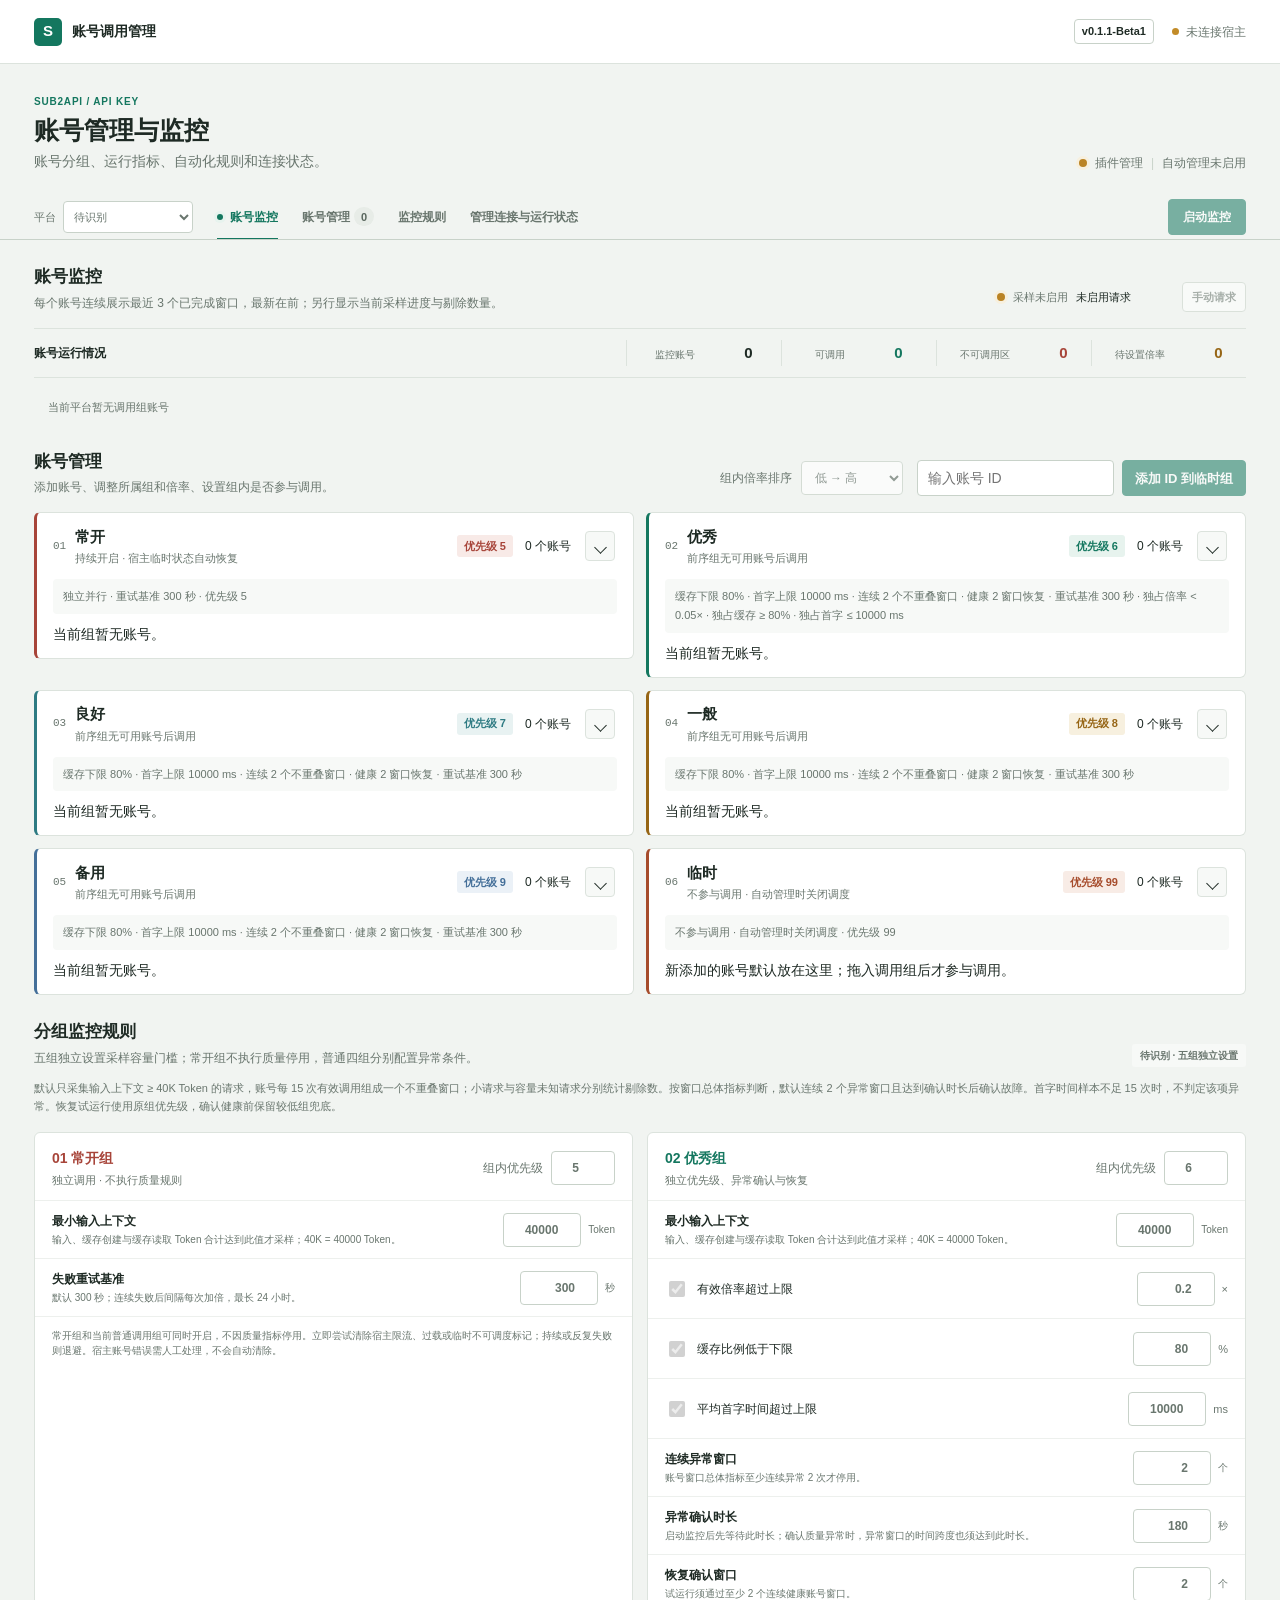
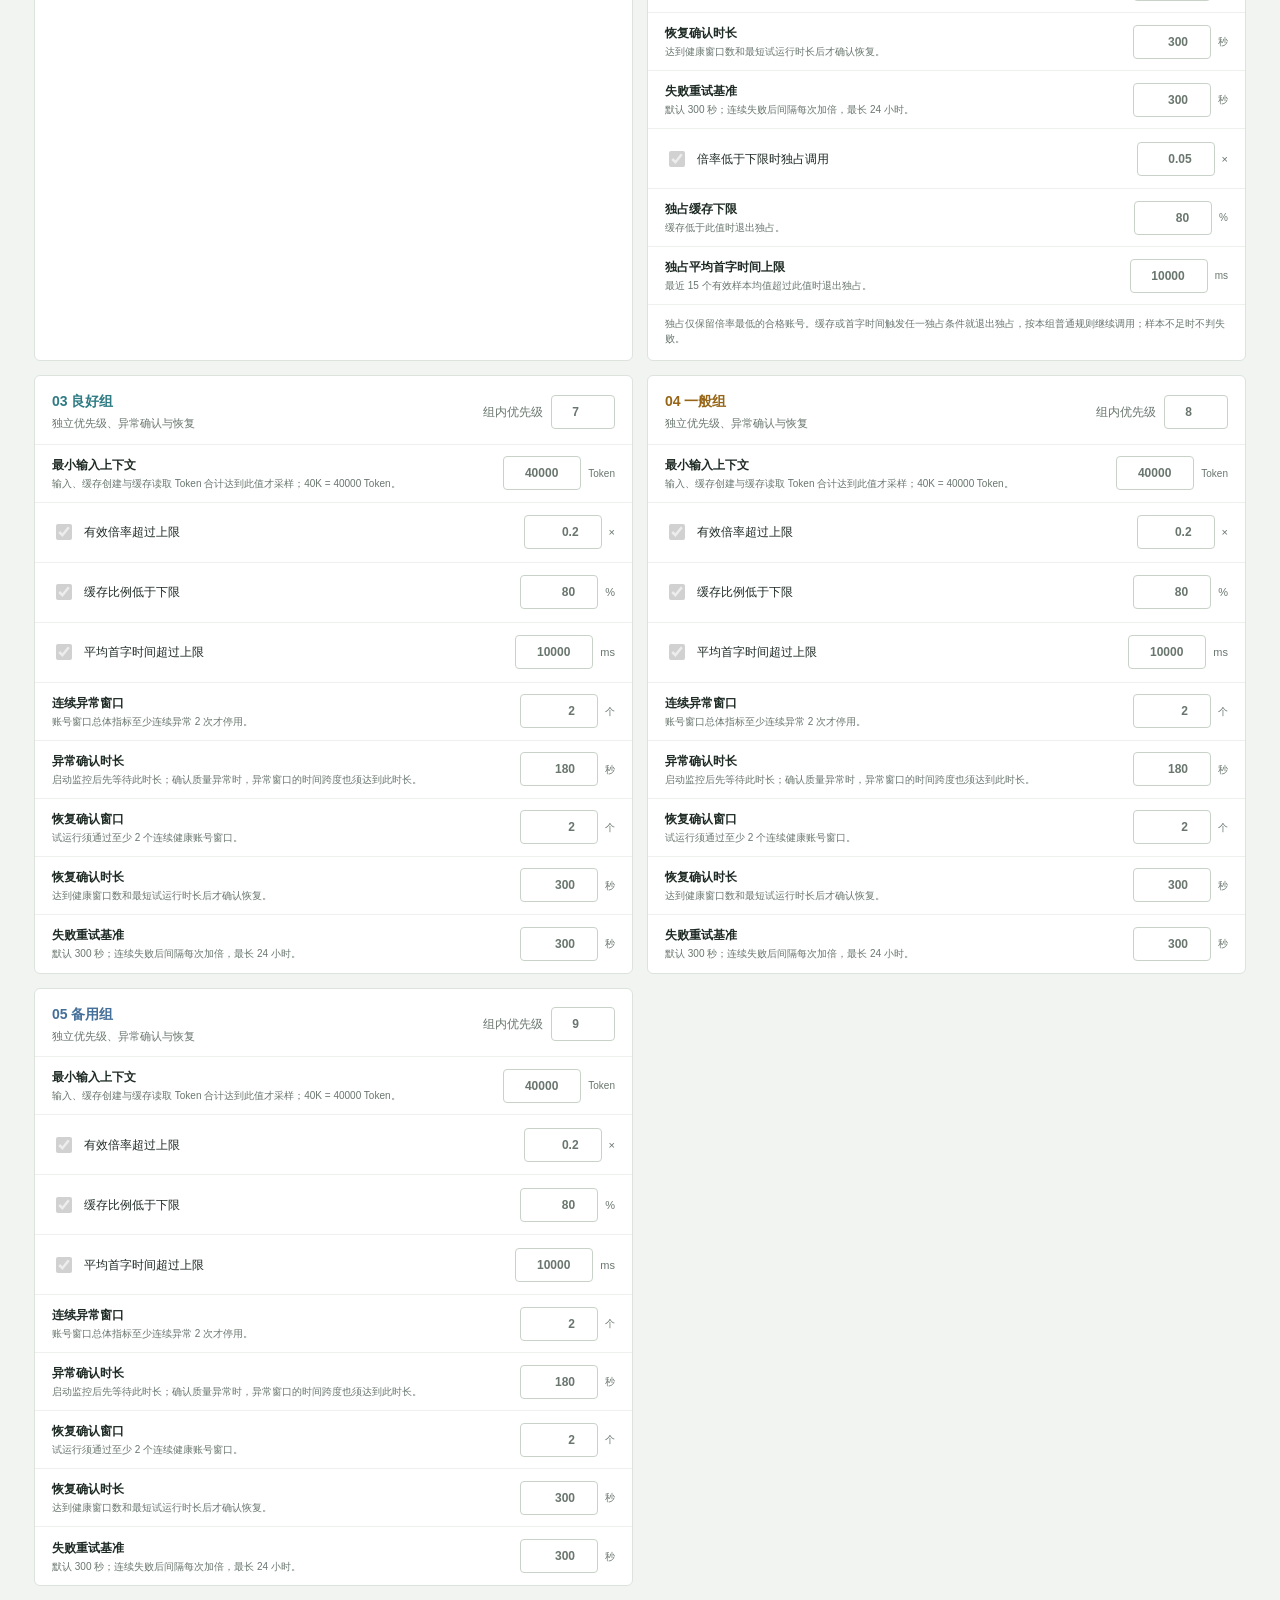
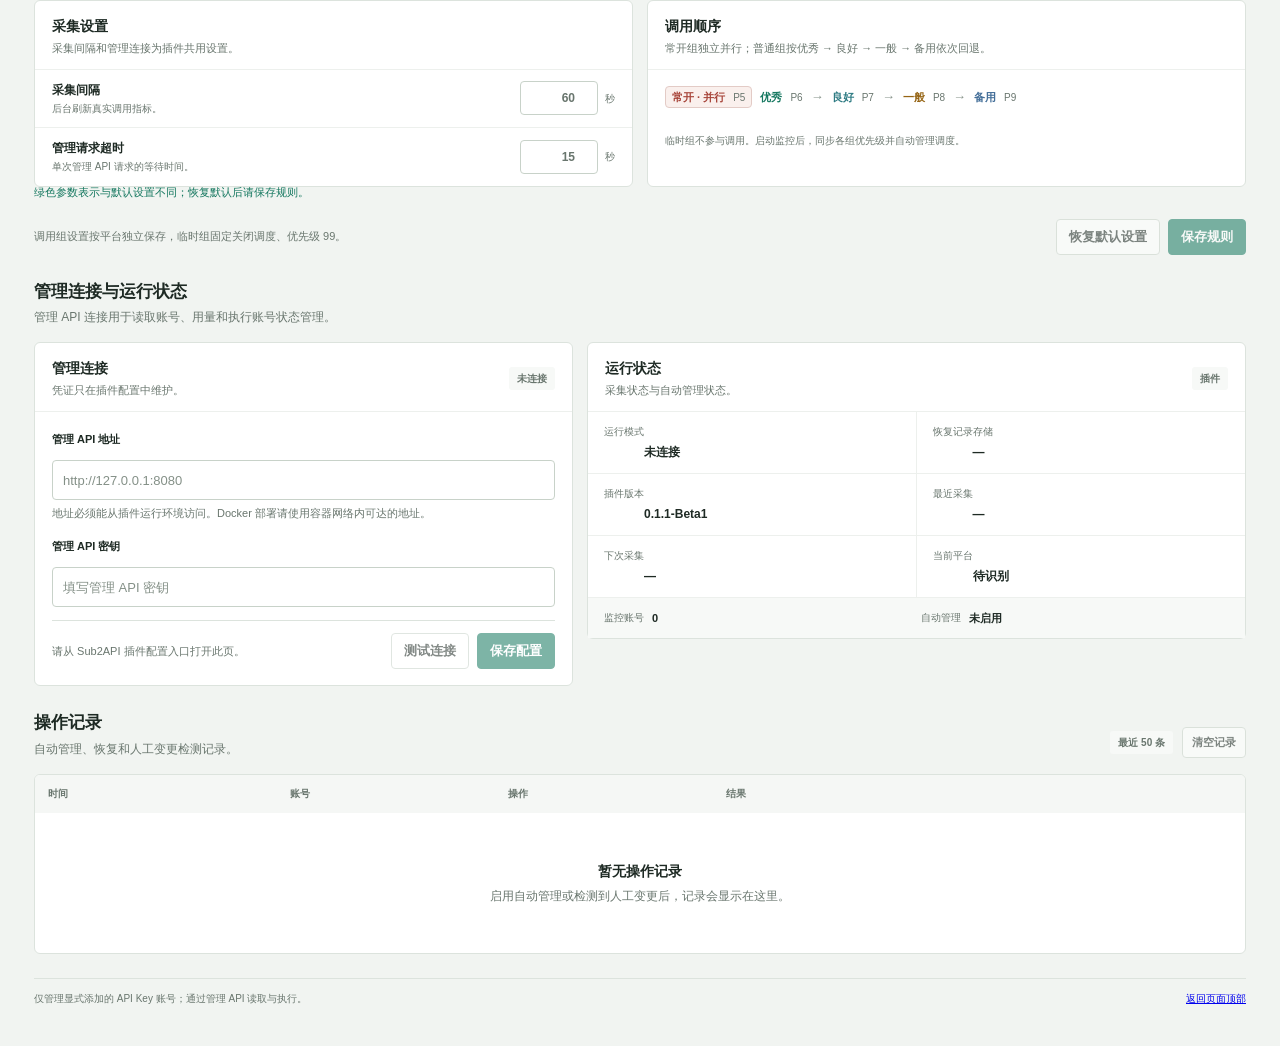
==== commit b59fc3aa: "feat: 发布 0.1.1 调度机制与账号窗口监控 新增独立常开组，并保留优秀、良好、一般、备用的固定故障切换顺序及关闭的临时组。  质量按账号合并模型和请求类型，每 15 个合格请求组成一个不重叠" ====
--- a/ui/index.html
+++ b/ui/index.html
@@ -17,6 +17,7 @@
         <span>账号调用管理</span>
       </a>
       <div class="topbar-right">
+        <span class="version-label" id="top-version">v0.1.1-Beta1</span>
         <span class="preview-tag"><span class="preview-dot"></span><span id="bridge-state">正在连接宿主</span></span>
       </div>
     </header>
@@ -33,18 +34,20 @@
       <p id="action-message" class="inline-error" role="status" aria-live="polite" hidden></p>
 
       <nav class="section-nav" aria-label="页面目录">
-        <label class="platform-switch">平台 <select id="platform-select" aria-label="平台种类"><option value="unknown">待识别</option></select></label>
-        <a class="active" aria-current="page" href="#view-monitor">账号监控</a>
-        <a href="#view-groups">账号管理 <span class="tab-count" id="account-count">0</span></a>
-        <a href="#view-rules">监控规则</a>
-        <a href="#view-connection">管理连接与运行状态</a>
+        <div class="section-nav-links">
+          <label class="platform-switch">平台 <select id="platform-select" aria-label="平台种类"><option value="unknown">待识别</option></select></label>
+          <a class="active" aria-current="page" href="#view-monitor">账号监控</a>
+          <a href="#view-groups">账号管理 <span class="tab-count" id="account-count">0</span></a>
+          <a href="#view-rules">监控规则</a>
+          <a href="#view-connection">管理连接与运行状态</a>
+        </div>
+        <button class="automation-action is-off" id="automation-toggle" type="button" disabled title="先保存管理连接并添加账号">启动监控</button>
       </nav>
 
       <section class="view" id="view-groups" aria-labelledby="groups-heading">
         <div class="view-heading">
           <div><h2 id="groups-heading">账号管理</h2><p>添加账号、调整所属组和倍率、设置组内是否参与调用。</p></div>
           <div class="group-view-actions">
-            <button class="automation-action is-off" id="automation-toggle" type="button" disabled title="先保存管理连接并添加账号">启用</button>
             <div class="sort-control"><span>组内倍率排序</span><select id="sort-direction" aria-label="组内倍率排序方向"><option value="asc">低 → 高</option><option value="desc">高 → 低</option></select></div>
             <div id="add-account-form" class="add-account-form">
               <label class="sr-only" for="new-account-id">账号 ID</label>
@@ -60,7 +63,7 @@
 
       <section class="view" id="view-monitor" aria-labelledby="monitor-heading">
         <div class="view-heading">
-          <div><h2 id="monitor-heading">账号监控</h2><p>按调用组查看账号状态、采样数据和不可调用原因。</p></div>
+          <div><h2 id="monitor-heading">账号监控</h2><p>每个账号连续展示最近 3 个已完成窗口，最新在前；另行显示当前采样进度与剔除数量。</p></div>
           <div class="monitor-refresh"><span class="state-indicator"></span><span id="monitor-poll-label">采样未启用</span><span id="monitor-countdown" class="monitor-countdown">未启用请求</span><button id="manual-poll" class="button manual-poll-button" type="button" disabled>手动请求</button></div>
         </div>
         <section class="account-overview" aria-labelledby="account-overview-heading">
@@ -72,7 +75,7 @@
             <div class="overview-stat needs-rate"><dt>待设置倍率</dt><dd id="overview-needs-rate">0</dd></div>
           </dl>
         </section>
-        <div class="route-strip" aria-label="当前调用顺序" hidden>
+        <div class="route-strip" aria-label="当前调用组与顺序" hidden>
           <span class="route-label">调用顺序</span>
           <div id="route-order" class="route-order"></div>
         </div>
@@ -89,8 +92,8 @@
       </section>
 
       <section class="view" id="view-rules" aria-labelledby="rules-heading">
-        <div class="view-heading"><div><h2 id="rules-heading">分组异常条件</h2><p>优秀、良好、一般、备用四组分别设置优先级与异常条件；临时组不参与调用。</p></div><span class="runtime-pill" id="rules-platform">四组独立设置</span></div>
-        <p class="rules-sampling-note">首字时间取最近 20 次有效调用的平均值，不足 20 次不触发；缓存取最近 20 次调用。任一条件连续命中后停用，到期重新尝试，旧样本不会立即再次触发。</p>
+        <div class="view-heading"><div><h2 id="rules-heading">分组监控规则</h2><p>五组独立设置采样容量门槛；常开组不执行质量停用，普通四组分别配置异常条件。</p></div><span class="runtime-pill" id="rules-platform">五组独立设置</span></div>
+        <p class="rules-sampling-note">默认只采集输入上下文 ≥ 40K Token 的请求，账号每 15 次有效调用组成一个不重叠窗口；小请求与容量未知请求分别统计剔除数。按窗口总体指标判断，默认连续 2 个异常窗口且达到确认时长后确认故障。首字时间样本不足 15 次时，不判定该项异常。恢复试运行使用原组优先级，确认健康前保留较低组兜底。</p>
         <div class="rule-layout group-rules-list" id="group-rules-list"></div>
         <div class="rule-layout shared-rules">
           <section class="rule-section">
@@ -98,9 +101,10 @@
             <div class="setting-row setting-row-input"><div><strong>采集间隔</strong><span>后台刷新真实调用指标。</span></div><div class="unit-input"><input id="poll-seconds" type="number" min="15" max="3600" value="60"><span>秒</span></div></div>
             <div class="setting-row setting-row-input"><div><strong>管理请求超时</strong><span>单次管理 API 请求的等待时间。</span></div><div class="unit-input"><input id="timeout-seconds" type="number" min="3" max="120" value="15"><span>秒</span></div></div>
           </section>
-          <section class="rule-section"><div class="rule-section-head"><div><h3>调用顺序</h3><p>上组全部不可用时，才开放下一组。</p></div></div><div class="flow-steps" id="flow-steps"></div><p class="rule-footnote">第五组临时不参与调用。启用自动管理后，同步各组优先级并控制调度开关。</p></section>
-        </div>
-        <div class="preview-actions"><p id="save-message" role="status">四个调用组的设置按平台独立保存，临时组固定关闭调度、优先级 99。</p><button id="save-rules" type="button" class="button primary">保存规则</button></div>
+          <section class="rule-section"><div class="rule-section-head"><div><h3>调用顺序</h3><p>常开组独立并行；普通组按优秀 → 良好 → 一般 → 备用依次回退。</p></div></div><div class="flow-steps" id="flow-steps"></div><p class="rule-footnote">临时组不参与调用。启动监控后，同步各组优先级并自动管理调度。</p></section>
+        </div>
+        <p class="rules-sampling-note rule-customized-note">绿色参数表示与默认设置不同；恢复默认后请保存规则。</p>
+        <div class="preview-actions"><p id="save-message" role="status">调用组设置按平台独立保存，临时组固定关闭调度、优先级 99。</p><div class="rule-actions"><button id="reset-rules" type="button" class="button" title="恢复当前平台五个分组的默认规则和优先级，保存后生效">恢复默认设置</button><button id="save-rules" type="button" class="button primary">保存规则</button></div></div>
       </section>
 
       <section class="view" id="view-connection" aria-labelledby="connection-heading">
@@ -122,7 +126,7 @@
             <dl class="runtime-grid">
               <div><dt>运行模式</dt><dd id="runtime-mode">未连接</dd></div>
               <div><dt>恢复记录存储</dt><dd id="runtime-storage">—</dd></div>
-              <div><dt>插件版本</dt><dd id="runtime-version">0.1.0</dd></div>
+              <div><dt>插件版本</dt><dd id="runtime-version">0.1.1-Beta1</dd></div>
               <div><dt>最近采集</dt><dd id="runtime-last-poll">—</dd></div>
               <div><dt>下次采集</dt><dd id="runtime-next-poll">—</dd></div>
               <div><dt>当前平台</dt><dd id="runtime-platform">—</dd></div>
@@ -158,7 +162,7 @@
   <input id="rate-source" type="hidden" value="account">
   <input id="max-rate-multiplier" type="hidden" value="0">
   <input id="min-cache-percent" type="hidden" value="80">
-  <input id="min-requests" type="hidden" value="20">
+  <input id="min-requests" type="hidden" value="15">
   <input id="recovery-samples" type="hidden" value="3">
   <input id="cooldown-seconds" type="hidden" value="300">
   <input id="action" type="hidden" value="deprioritize">
@@ -187,12 +191,43 @@
         <div><dt>所属调用组</dt><dd id="runtime-detail-group"></dd></div>
         <div><dt>宿主可调用性</dt><dd id="runtime-detail-host"></dd></div>
         <div><dt>当前倍率</dt><dd id="runtime-detail-rate"></dd></div>
-        <div><dt>宿主优先级</dt><dd id="runtime-detail-priority"></dd></div>
+        <div><dt>当前 / 配置优先级</dt><dd id="runtime-detail-priority"></dd></div>
         <div><dt>缓存样本</dt><dd id="runtime-detail-cache"></dd></div>
         <div><dt>首字时间样本</dt><dd id="runtime-detail-ttft"></dd></div>
-        <div hidden><dt>恢复安排</dt><dd id="runtime-detail-recovery"></dd></div>
+        <div><dt>采样门槛</dt><dd id="runtime-detail-filter"></dd></div>
+        <div hidden><dt>恢复阶段</dt><dd id="runtime-detail-recovery"></dd></div>
+        <div><dt>错误请求（502 等）</dt><dd id="runtime-detail-error-requests"></dd></div>
       </dl>
-      <div class="runtime-detail-note"><strong>状态说明</strong><p id="runtime-detail-reason"></p><p id="runtime-detail-error" hidden></p></div>
+      <dl class="runtime-detail-grid" id="runtime-diagnostics" hidden>
+        <div><dt>状态开始时间</dt><dd id="runtime-detail-status-since"></dd></div>
+        <div><dt>失败类型</dt><dd id="runtime-detail-failure-kind"></dd></div>
+        <div><dt>累计故障 / 临时异常</dt><dd id="runtime-detail-failure-counts"></dd></div>
+        <div><dt>恢复尝试 / 失败</dt><dd id="runtime-detail-recovery-counts"></dd></div>
+        <div><dt>最近故障</dt><dd id="runtime-detail-last-failure"></dd></div>
+        <div><dt>最近恢复尝试</dt><dd id="runtime-detail-last-attempt"></dd></div>
+        <div><dt>下次重试</dt><dd id="runtime-detail-next-retry"></dd></div>
+        <div><dt>重试退避等级</dt><dd id="runtime-detail-degradation"></dd></div>
+        <div><dt>试运行开始</dt><dd id="runtime-detail-recovery-start"></dd></div>
+        <div><dt>试运行截止</dt><dd id="runtime-detail-recovery-deadline"></dd></div>
+        <div><dt>质量窗口进度</dt><dd id="runtime-detail-quality-windows"></dd></div>
+      </dl>
+      <section class="runtime-account-events" aria-labelledby="runtime-account-events-heading">
+        <h3 id="runtime-account-events-heading">最近 5 条操作</h3>
+        <ol id="runtime-account-events"></ol>
+        <p id="runtime-account-events-empty" class="runtime-scan-note">暂无操作记录</p>
+      </section>
+      <section class="runtime-quality" id="runtime-quality" aria-labelledby="runtime-quality-heading" hidden>
+        <h3 id="runtime-quality-heading">最近 3 个采样窗口</h3>
+        <p class="runtime-scan-note" id="runtime-quality-scan-limit" hidden>已达本轮扫描上限，部分窗口可能未列出。</p>
+        <ol id="runtime-quality-windows"></ol>
+        <p class="runtime-scan-note" id="runtime-quality-empty">暂无已完成窗口</p>
+        <details id="runtime-quality-current" hidden>
+          <summary id="runtime-quality-current-summary">当前采样</summary>
+          <ol id="runtime-quality-current-windows"></ol>
+        </details>
+      </section>
+      <div class="runtime-detail-note"><strong>状态说明</strong><p id="runtime-detail-reason"></p></div>
+      <div class="runtime-detail-note sync-error" id="runtime-sync-error" hidden><strong>采集 / 同步错误</strong><p id="runtime-detail-error"></p></div>
       <div class="dialog-actions"><button class="button" type="button" data-close-runtime>关闭</button></div>
     </section>
   </dialog>
--- a/ui/assets/styles.css
+++ b/ui/assets/styles.css
@@ -38,13 +38,14 @@
 .brand { display: inline-flex; align-items: center; gap: 10px; color: var(--ink); font-weight: 650; text-decoration: none; }
 .brand-mark { width: 28px; height: 28px; display: grid; place-items: center; border-radius: 5px; color: white; background: var(--green); font-size: 15px; font-weight: 700; }
 .topbar-right { display: flex; align-items: center; gap: 18px; }
+.version-label { padding: 3px 7px; border: 1px solid var(--line-strong); border-radius: 4px; color: var(--ink); font-size: 11px; font-weight: 700; font-variant-numeric: tabular-nums; }
 .preview-tag { display: inline-flex; align-items: center; gap: 7px; color: var(--muted); font-size: 12px; }
 .preview-dot { width: 7px; height: 7px; background: #c28b28; border-radius: 50%; }
 .button { min-height: 36px; padding: 7px 12px; border: 1px solid var(--line-strong); border-radius: 4px; background: var(--surface); font-size: 13px; font-weight: 600; }
 .button:hover { background: var(--surface-alt); }
 .button.primary { border-color: var(--green); background: var(--green); color: white; }
 .button.primary:hover { background: #0f654f; }
-.automation-action { min-height: 32px; padding: 5px 14px; border: 1px solid transparent; border-radius: 4px; font-size: 12px; font-weight: 700; white-space: nowrap; }
+.automation-action { min-height: 36px; padding: 6px 14px; border: 1px solid transparent; border-radius: 4px; font-size: 12px; font-weight: 750; white-space: nowrap; }
 .automation-action.is-on { border-color: #b66a4c; background: var(--orange-soft); color: #8d3f24; }
 .automation-action.is-on:hover { background: #f3dfd6; }
 .automation-action.is-off { border-color: var(--green); background: var(--green); color: white; }
@@ -70,12 +71,15 @@
 .separator { color: var(--line-strong); }
 
 .section-nav { position: sticky; top: 0; z-index: 5; display: flex; gap: 24px; align-items: center; min-height: 45px; margin: 0 -34px; padding: 0 34px; border-bottom: 1px solid var(--line-strong); background: color-mix(in srgb, var(--page) 94%, transparent); backdrop-filter: blur(8px); }
+.section-nav-links { display: flex; flex: 1; min-width: 0; align-items: center; gap: inherit; overflow-x: auto; overflow-y: hidden; }
+.section-nav-links > * { flex-shrink: 0; }
 .section-nav a { display: inline-flex; position: relative; align-items: center; height: 45px; color: var(--muted); font-size: 12px; font-weight: 650; text-decoration: none; white-space: nowrap; }
 .section-nav a:hover { color: var(--green); }
 .section-nav a.active { color: var(--green); }
 .section-nav a.active::before { width: 6px; height: 6px; margin-right: 7px; border-radius: 50%; content: ""; background: var(--green); box-shadow: 0 0 0 3px var(--green-soft); }
 .section-nav a.active::after { position: absolute; right: 0; bottom: -1px; left: 0; height: 2px; content: ""; background: var(--green); }
 .section-nav .tab-count { vertical-align: middle; }
+.section-nav .automation-action { flex: 0 0 auto; }
 .platform-switch { display: flex; align-items: center; gap: 7px; flex: 0 0 auto; font-size: 11px; color: var(--muted); }
 .platform-switch select { max-width: 155px; height: 32px; padding: 4px 6px; border: 1px solid var(--line-strong); border-radius: 4px; background: var(--surface); }
 .view { scroll-margin-top: 60px; }
@@ -94,14 +98,14 @@
 .monitor-group-card > header span { font-size: 11px; }
 .monitor-group-empty { margin: 0; padding: 9px 14px; color: var(--muted); font-size: 11px; }
 .monitor-table-frame { overflow-x: auto; }
-.monitor-table { min-width: 930px; table-layout: fixed; }
-.monitor-table th:nth-child(1) { width: 22%; }
-.monitor-table th:nth-child(2) { width: 12%; }
-.monitor-table th:nth-child(3) { width: 10%; }
-.monitor-table th:nth-child(4) { width: 17%; }
-.monitor-table th:nth-child(5) { width: 10%; }
-.monitor-table th:nth-child(6) { width: 16%; }
-.monitor-table th:nth-child(7) { width: 13%; }
+.monitor-table { min-width: 950px; table-layout: fixed; }
+.monitor-table th:nth-child(1) { width: 16%; }
+.monitor-table th:nth-child(2) { width: 10%; }
+.monitor-table th:nth-child(3) { width: 9%; }
+.monitor-table th:nth-child(4) { width: 10%; }
+.monitor-table th:nth-child(5) { width: 23%; }
+.monitor-table th:nth-child(6) { width: 12%; }
+.monitor-table th:nth-child(7) { width: 20%; }
 .schedule-state { display: inline-block; padding: 3px 6px; border-radius: 4px; font-size: 11px; line-height: 1.5; font-weight: 650; white-space: nowrap; }
 .schedule-state.enabled { background: var(--green-soft); color: var(--green); }
 .schedule-state.disabled { background: #edf0ed; color: #69766e; }
@@ -109,17 +113,32 @@
 .monitor-identity { display: grid; gap: 2px; overflow-wrap: anywhere; }
 .monitor-identity strong { font-size: 12px; font-weight: 630; }
 .monitor-identity small { color: var(--muted); font-size: 10px; }
-.monitor-cache { display: flex; align-items: center; gap: 9px; min-width: 130px; }
+.monitor-cache { display: flex; align-items: center; gap: 9px; min-width: 0; }
 .monitor-cache > strong { min-width: 35px; font-size: 12px; }
 .monitor-cache.unknown { color: var(--muted); }
 .monitor-sample { color: var(--muted); white-space: nowrap; font-size: 11px; }
 .monitor-table td:nth-child(6) { white-space: normal; }
+.monitor-window-row td[rowspan] { vertical-align: top; }
+.monitor-window-cache > small, .monitor-window-sample > small { display: block; margin: 2px 0; color: var(--muted); font-size: 10px; line-height: 1.35; white-space: normal; overflow-wrap: anywhere; }
+.monitor-window-label { display: block; margin-bottom: 2px; color: var(--muted); font-size: 10px; }
+.monitor-window-label.healthy { color: var(--green); }
+.monitor-window-label.abnormal { color: var(--danger); }
+.monitor-window-ttft { white-space: normal; }
+.monitor-window-sample { white-space: normal; line-height: 1.45; }
+.monitor-window-sample > span { display: block; }
+.monitor-current-sampling { margin-top: 6px; line-height: 1.45; white-space: normal; }
+.monitor-current-sampling summary { color: var(--green); cursor: pointer; font-size: 10px; }
+.monitor-current-sampling > small { display: block; margin-top: 4px; font-size: 10px; }
+.monitor-history-row td { background: color-mix(in srgb, var(--surface-alt) 45%, transparent); }
 .monitor-status { padding: 4px 7px; border: 1px solid var(--line); border-radius: 4px; background: var(--surface-alt); color: var(--muted); font-size: 11px; white-space: nowrap; }
 .monitor-status:hover { text-decoration: underline; }
-.monitor-table .monitor-status { max-width: 100%; white-space: normal; overflow-wrap: anywhere; text-align: left; }
+.monitor-table .monitor-status { max-width: 100%; white-space: normal; overflow-wrap: break-word; text-align: left; line-height: 1.5; }
+.monitor-status-label { display: block; }
+.monitor-retry-countdown { display: block; margin-top: 3px; font-size: 10px; font-variant-numeric: tabular-nums; }
 .monitor-status.calling { background: var(--green-soft); color: var(--green); }
 .monitor-status.sampling { background: var(--teal-soft); color: var(--teal); }
-.monitor-status.exception, .monitor-status.unavailable { background: var(--danger-soft); color: var(--danger); }
+.monitor-status.exception, .monitor-status.unavailable, .monitor-status.retrying { background: var(--danger-soft); color: var(--danger); }
+.monitor-status.account-error { border-color: #d5aaa4; background: var(--danger-soft); color: var(--danger); }
 .monitor-status.manual { border-color: #e1c775; background: var(--gold-soft); color: var(--gold); }
 .monitor-status.needs-rate, .monitor-status.pending { background: var(--gold-soft); color: var(--gold); }
 .monitor-table .rate-pair { margin: 0; }
@@ -149,7 +168,8 @@
 .route-label { color: var(--muted); font-size: 11px; font-weight: 650; white-space: nowrap; }
 .route-order { display: flex; flex: 1; align-items: center; gap: 7px; min-width: 0; overflow-x: auto; scrollbar-width: thin; }
 .route-item { display: inline-flex; align-items: center; gap: 6px; color: var(--ink); font-size: 12px; font-weight: 650; white-space: nowrap; }
-.route-item:not(:last-child)::after { content: "›"; margin-left: 2px; color: #89958c; font-size: 18px; font-weight: 400; }
+.route-item:not(.parallel):not(:last-child)::after { content: "›"; margin-left: 2px; color: #89958c; font-size: 18px; font-weight: 400; }
+.route-item.parallel, .flow-step.parallel { padding: 2px 6px; border: 1px solid #e3cbc6; border-radius: 4px; background: #faf0ed; }
 .route-rank { color: var(--muted); font-size: 10px; font-weight: 500; }
 
 .account-overview { display: flex; align-items: center; justify-content: space-between; gap: 20px; margin: 5px 0 12px; padding: 11px 0; border-top: 1px solid var(--line); border-bottom: 1px solid var(--line); }
@@ -266,6 +286,9 @@
 .condition-row { display: flex; align-items: center; justify-content: space-between; gap: 16px; min-height: 60px; padding: 10px 17px; border-bottom: 1px solid #edf0ed; }
 .check-line { display: flex; align-items: center; gap: 9px; min-width: 0; font-size: 12px; font-weight: 570; }
 .check-line input { width: 16px; height: 16px; accent-color: var(--green); }
+.group-rule-card input.rule-customized { border-color: var(--green); background: var(--green-soft); color: var(--green); }
+.group-rule-card .check-line.rule-customized, .rule-customized-note { color: var(--green); }
+.rule-actions { display: flex; flex-wrap: wrap; gap: 8px; }
 .rule-footnote { padding: 11px 17px 14px; color: var(--muted); font-size: 10px; }
 .priority-rule { grid-column: 1; }
 .title-with-badge { display: flex; align-items: center; gap: 8px; }
@@ -274,7 +297,7 @@
 .flow-section { grid-column: 2; grid-row: 2; }
 .flow-steps { display: flex; align-items: center; gap: 8px; overflow-x: auto; padding: 16px 17px 14px; }
 .flow-step { display: inline-flex; align-items: center; gap: 8px; color: var(--ink); font-size: 11px; font-weight: 630; white-space: nowrap; }
-.flow-step:not(:last-child)::after { content: "→"; color: #89958c; font-size: 13px; font-weight: 400; }
+.flow-step:not(.parallel):not(:last-child)::after { content: "→"; color: #89958c; font-size: 13px; font-weight: 400; }
 .flow-step span { color: var(--muted); font-size: 10px; font-weight: 450; }
 .setting-row.compact { min-height: 55px; border-top: 1px solid #edf0ed; }
 .preview-actions { display: flex; align-items: center; justify-content: flex-end; gap: 14px; margin-top: 17px; }
@@ -328,13 +351,36 @@
 .runtime-detail-grid > div:nth-child(odd) { border-right: 1px solid var(--line); }
 .runtime-detail-grid dt { color: var(--muted); font-size: 10px; }
 .runtime-detail-grid dd { margin: 0; color: var(--ink); font-size: 11px; font-weight: 620; overflow-wrap: anywhere; }
+#runtime-diagnostics { margin-top: 12px; }
+.runtime-account-events { margin-top: 14px; }
+.runtime-account-events h3 { font-size: 12px; }
+.runtime-account-events ol { margin: 7px 0 0; padding: 0; list-style: none; }
+.runtime-account-events li { padding: 8px 0; border-bottom: 1px solid var(--line); overflow-wrap: anywhere; }
+.runtime-account-events li > div { display: flex; align-items: center; justify-content: space-between; flex-wrap: wrap; gap: 4px 8px; }
+.runtime-account-events time { color: var(--muted); font-size: 10px; font-variant-numeric: tabular-nums; }
+.runtime-account-events li p { margin: 4px 0 0; color: var(--ink); font-size: 11px; }
+.runtime-quality { margin-top: 14px; }
+.runtime-quality h3 { font-size: 12px; }
+.runtime-scan-note { margin: 4px 0 0; color: var(--muted); font-size: 11px; }
+.runtime-quality ol { display: grid; gap: 6px; padding: 0; margin: 7px 0 0; list-style: none; }
+.runtime-quality li { padding: 8px; border: 1px solid var(--line); border-radius: 4px; background: var(--surface-alt); font-size: 11px; overflow-wrap: anywhere; }
+.runtime-quality li p { margin: 3px 0 0; color: var(--muted); }
+.runtime-quality .monitor-window-label, .runtime-quality .monitor-filter-count { font-size: 11px; }
+.runtime-quality .monitor-filter-count { display: block; margin-top: 3px; }
+.runtime-quality details { margin-top: 8px; }
+.runtime-quality summary { color: var(--green); cursor: pointer; font-size: 11px; }
+.runtime-window-models { margin-top: 7px; padding-top: 5px; border-top: 1px solid var(--line); }
+.runtime-window-model + .runtime-window-model { margin-top: 5px; }
+.runtime-quality .runtime-window-model > p:first-child { color: var(--ink); }
 .runtime-detail-note { margin-top: 13px; padding: 10px 12px; border-left: 3px solid var(--blue); background: var(--blue-soft); }
 .runtime-detail-note strong { font-size: 11px; }
 .runtime-detail-note p { margin: 4px 0 0; color: var(--ink); font-size: 11px; overflow-wrap: anywhere; }
-.runtime-detail-note #runtime-detail-error { color: var(--danger); }
-.runtime-detail-status { margin-left: auto; padding: 3px 7px; border-radius: 3px; background: var(--surface-alt); color: var(--muted); font-size: 10px; white-space: nowrap; }
+.runtime-detail-note.sync-error { border-color: var(--danger); background: var(--danger-soft); }
+.runtime-detail-panel .dialog-head h2, .runtime-detail-panel .identity-block strong { overflow-wrap: anywhere; }
+.runtime-detail-panel .identity-block > div:nth-child(2) { min-width: 0; }
+.runtime-detail-status { margin-left: auto; padding: 3px 7px; border-radius: 3px; background: var(--surface-alt); color: var(--muted); font-size: 10px; }
 .runtime-detail-status.calling { background: var(--green-soft); color: var(--green); }
-.runtime-detail-status.exception, .runtime-detail-status.unavailable { background: var(--danger-soft); color: var(--danger); }
+.runtime-detail-status.exception, .runtime-detail-status.unavailable, .runtime-detail-status.retrying, .runtime-detail-status.account-error { background: var(--danger-soft); color: var(--danger); }
 .runtime-detail-status.manual { background: var(--gold-soft); color: var(--gold); }
 .runtime-detail-status.stopped { background: var(--orange-soft); color: var(--orange); }
 .runtime-detail-status.recovering, .runtime-detail-status.sampling { background: var(--teal-soft); color: var(--teal); }
@@ -400,7 +446,7 @@
   .view-heading { align-items: flex-start; flex-direction: column; }
   .group-view-actions { width: 100%; align-items: stretch; flex-direction: column; gap: 8px; }
   .connection-layout { grid-template-columns: 1fr; }
-  .section-nav { margin-right: -16px; margin-left: -16px; padding-right: 16px; padding-left: 16px; gap: 17px; overflow-x: auto; }
+  .section-nav { margin-right: -16px; margin-left: -16px; padding-right: 16px; padding-left: 16px; gap: 17px; }
   .monitor-refresh { align-self: flex-start; }
   .add-account-form { width: 100%; }
   .filters { flex-wrap: wrap; }
@@ -412,6 +458,7 @@
 }
 @media (max-width: 480px) {
   .topbar-right { gap: 9px; }
+  .version-label { padding: 3px 5px; font-size: 10px; }
   .preview-tag { max-width: 100px; line-height: 1.25; }
   .topbar-right .button { min-height: 34px; padding: 6px 8px; font-size: 11px; }
   main { padding-right: 12px; padding-left: 12px; }
@@ -444,7 +491,9 @@
   .preview-actions .button { width: 100%; }
   .footer-line { flex-direction: column; gap: 3px; }
   .account-dialog form { padding: 16px; }
-  .section-nav { margin-right: -12px; margin-left: -12px; padding-right: 12px; padding-left: 12px; gap: 16px; }
+  .runtime-detail-panel { padding: 13px; }
+  .section-nav { margin-right: -12px; margin-left: -12px; padding-right: 12px; padding-left: 12px; gap: 11px; }
+  .platform-switch select { max-width: 94px; }
   .connection-actions { align-items: stretch; flex-direction: column; }
   .connection-actions .button-group { width: 100%; }
   .connection-actions .button { flex: 1; }
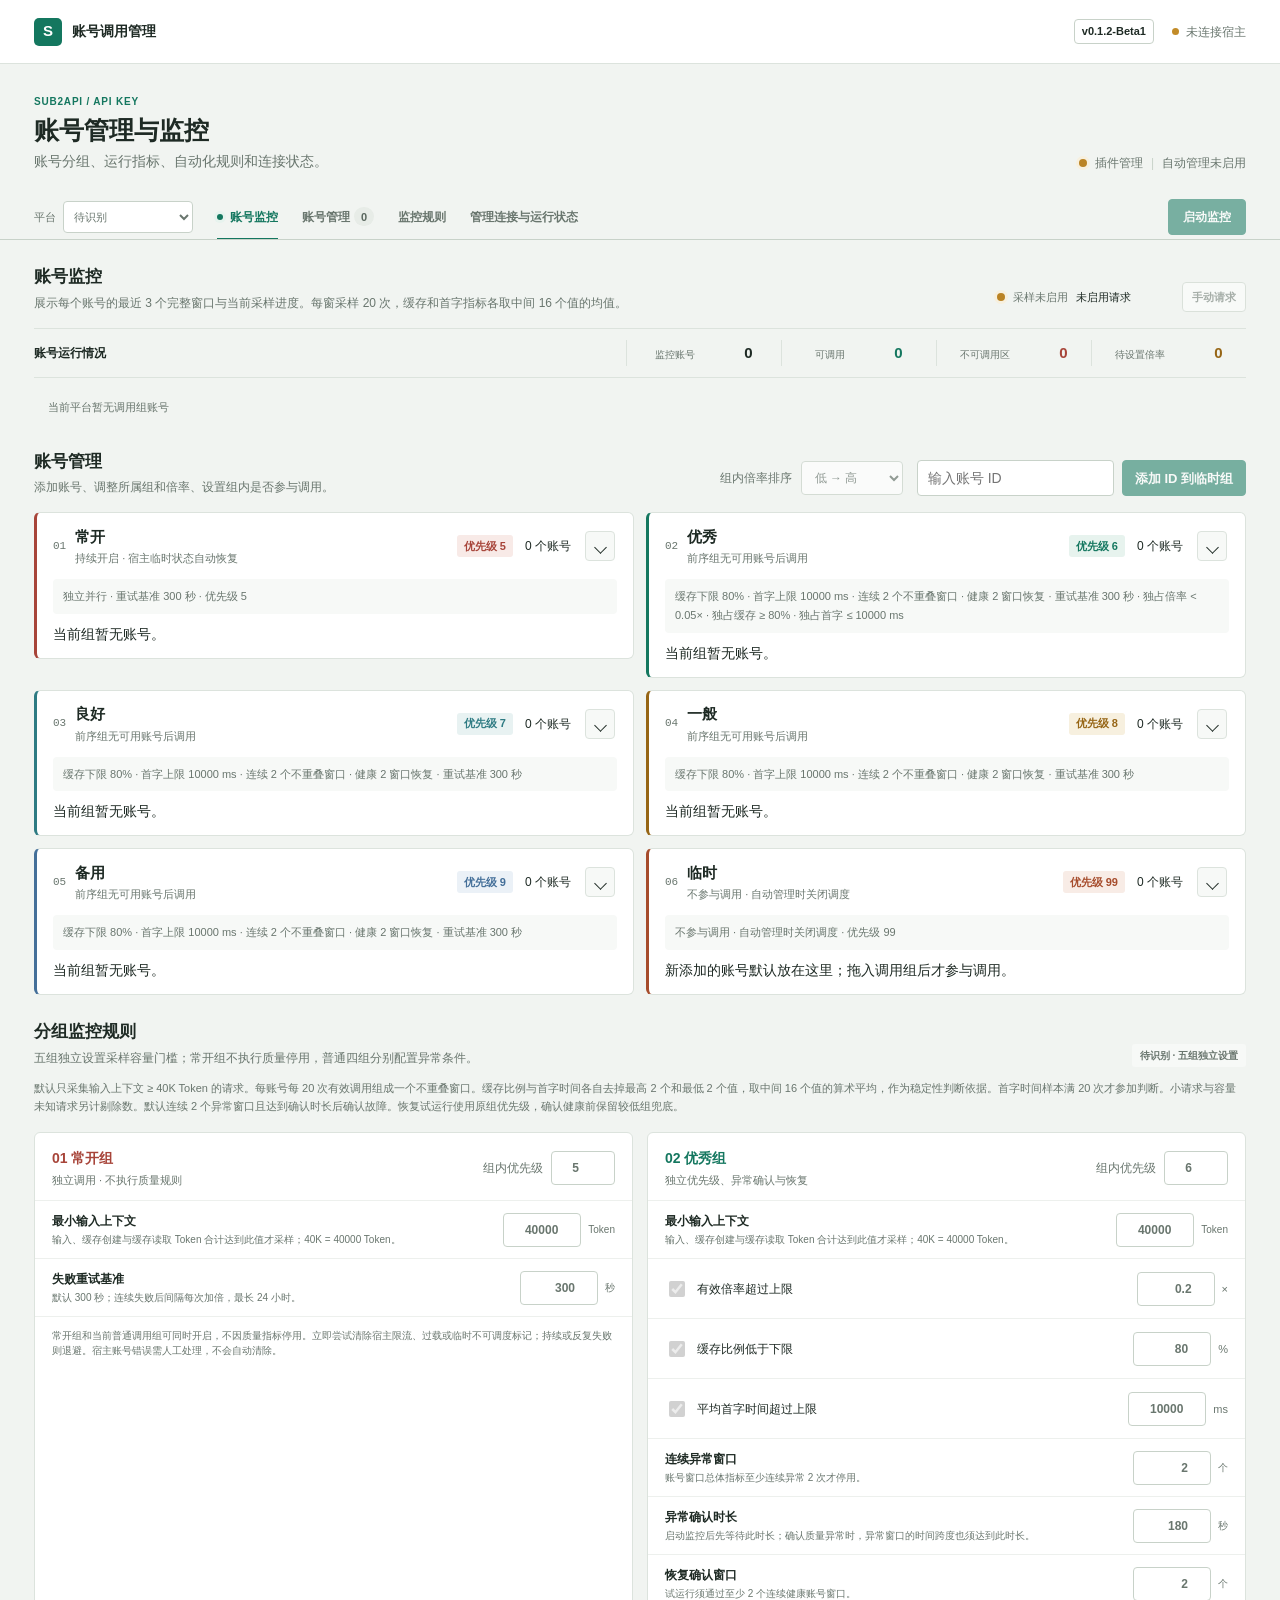
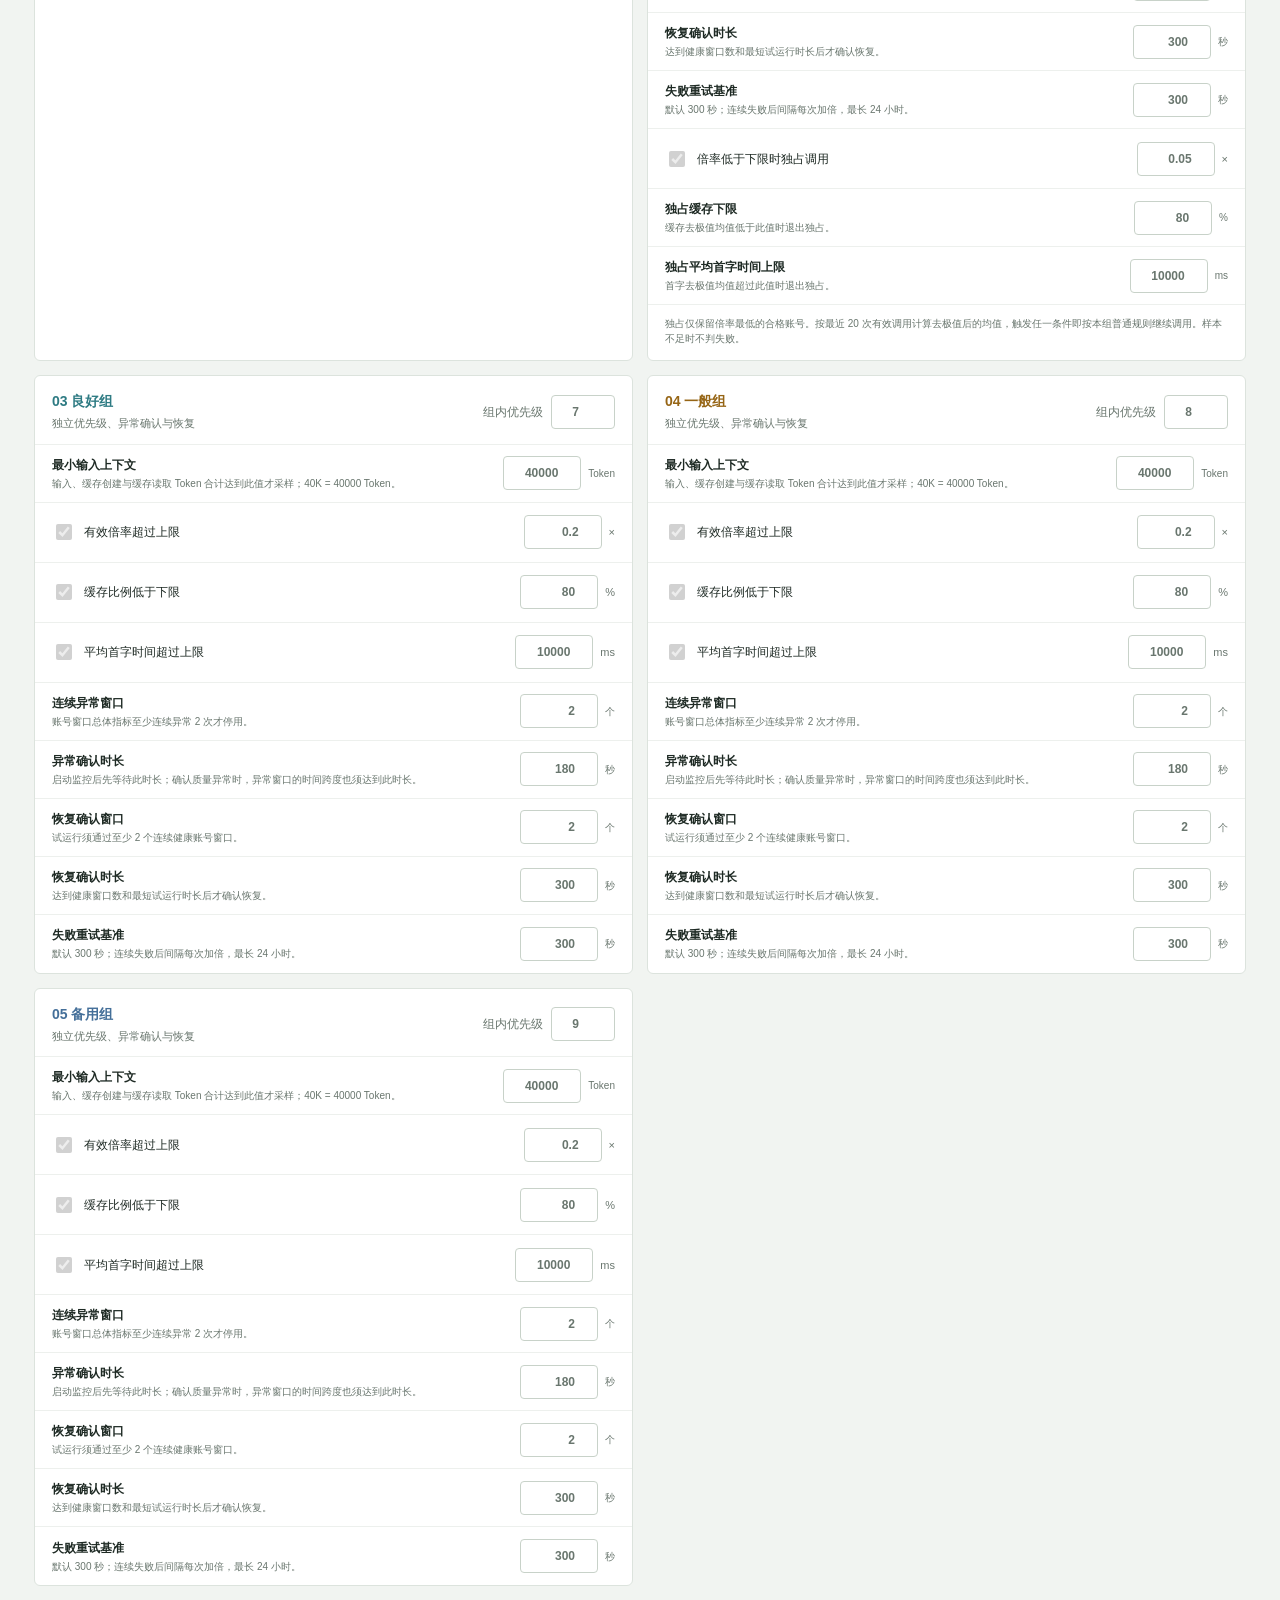
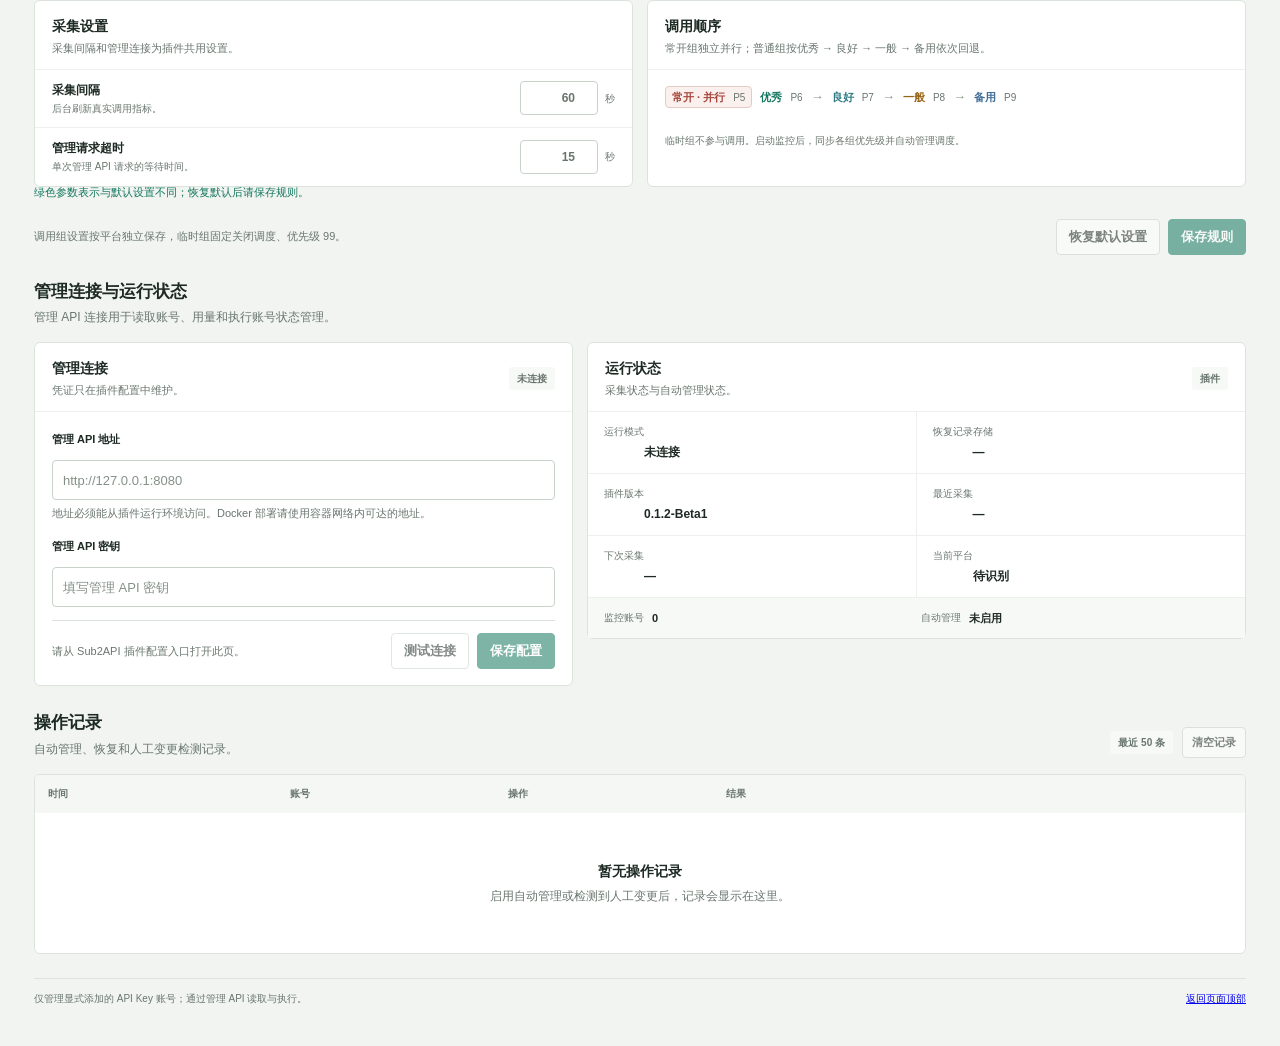
==== commit 08d77600: "feat: 发布 0.1.2 调度监控优化 - 重构账号调度状态机，支持常开组并行、临时异常退避与账号异常人工处理。  - 将质量采样窗口调整为 20 次有效请求，分别对缓存比例和首字时间去除两个最大" ====
--- a/ui/index.html
+++ b/ui/index.html
@@ -17,7 +17,7 @@
         <span>账号调用管理</span>
       </a>
       <div class="topbar-right">
-        <span class="version-label" id="top-version">v0.1.1-Beta1</span>
+        <span class="version-label" id="top-version">v0.1.2-Beta1</span>
         <span class="preview-tag"><span class="preview-dot"></span><span id="bridge-state">正在连接宿主</span></span>
       </div>
     </header>
@@ -63,7 +63,7 @@
 
       <section class="view" id="view-monitor" aria-labelledby="monitor-heading">
         <div class="view-heading">
-          <div><h2 id="monitor-heading">账号监控</h2><p>每个账号连续展示最近 3 个已完成窗口，最新在前；另行显示当前采样进度与剔除数量。</p></div>
+          <div><h2 id="monitor-heading">账号监控</h2><p>展示每个账号的最近 3 个完整窗口与当前采样进度。每窗采样 20 次，缓存和首字指标各取中间 16 个值的均值。</p></div>
           <div class="monitor-refresh"><span class="state-indicator"></span><span id="monitor-poll-label">采样未启用</span><span id="monitor-countdown" class="monitor-countdown">未启用请求</span><button id="manual-poll" class="button manual-poll-button" type="button" disabled>手动请求</button></div>
         </div>
         <section class="account-overview" aria-labelledby="account-overview-heading">
@@ -84,7 +84,7 @@
         <template id="monitor-table-template">
           <div class="monitor-table-frame">
             <table class="account-table monitor-table">
-              <thead><tr><th scope="col">账号</th><th scope="col">采用倍率</th><th scope="col">调度情况</th><th scope="col">缓存比例</th><th scope="col">采样</th><th scope="col">平均首字时间</th><th scope="col">运行状态</th></tr></thead>
+              <thead><tr><th scope="col">账号</th><th scope="col">采用倍率</th><th scope="col">调度情况</th><th scope="col">当前进度</th><th scope="col">缓存比例</th><th scope="col">平均首字时间</th><th scope="col">运行状态</th></tr></thead>
               <tbody></tbody>
             </table>
           </div>
@@ -93,7 +93,7 @@
 
       <section class="view" id="view-rules" aria-labelledby="rules-heading">
         <div class="view-heading"><div><h2 id="rules-heading">分组监控规则</h2><p>五组独立设置采样容量门槛；常开组不执行质量停用，普通四组分别配置异常条件。</p></div><span class="runtime-pill" id="rules-platform">五组独立设置</span></div>
-        <p class="rules-sampling-note">默认只采集输入上下文 ≥ 40K Token 的请求，账号每 15 次有效调用组成一个不重叠窗口；小请求与容量未知请求分别统计剔除数。按窗口总体指标判断，默认连续 2 个异常窗口且达到确认时长后确认故障。首字时间样本不足 15 次时，不判定该项异常。恢复试运行使用原组优先级，确认健康前保留较低组兜底。</p>
+        <p class="rules-sampling-note">默认只采集输入上下文 ≥ 40K Token 的请求。每账号每 20 次有效调用组成一个不重叠窗口。缓存比例与首字时间各自去掉最高 2 个和最低 2 个值，取中间 16 个值的算术平均，作为稳定性判断依据。首字时间样本满 20 次才参加判断。小请求与容量未知请求另计剔除数。默认连续 2 个异常窗口且达到确认时长后确认故障。恢复试运行使用原组优先级，确认健康前保留较低组兜底。</p>
         <div class="rule-layout group-rules-list" id="group-rules-list"></div>
         <div class="rule-layout shared-rules">
           <section class="rule-section">
@@ -126,7 +126,7 @@
             <dl class="runtime-grid">
               <div><dt>运行模式</dt><dd id="runtime-mode">未连接</dd></div>
               <div><dt>恢复记录存储</dt><dd id="runtime-storage">—</dd></div>
-              <div><dt>插件版本</dt><dd id="runtime-version">0.1.1-Beta1</dd></div>
+              <div><dt>插件版本</dt><dd id="runtime-version">0.1.2-Beta1</dd></div>
               <div><dt>最近采集</dt><dd id="runtime-last-poll">—</dd></div>
               <div><dt>下次采集</dt><dd id="runtime-next-poll">—</dd></div>
               <div><dt>当前平台</dt><dd id="runtime-platform">—</dd></div>
@@ -162,7 +162,7 @@
   <input id="rate-source" type="hidden" value="account">
   <input id="max-rate-multiplier" type="hidden" value="0">
   <input id="min-cache-percent" type="hidden" value="80">
-  <input id="min-requests" type="hidden" value="15">
+  <input id="min-requests" type="hidden" value="20">
   <input id="recovery-samples" type="hidden" value="3">
   <input id="cooldown-seconds" type="hidden" value="300">
   <input id="action" type="hidden" value="deprioritize">
@@ -218,6 +218,7 @@
       </section>
       <section class="runtime-quality" id="runtime-quality" aria-labelledby="runtime-quality-heading" hidden>
         <h3 id="runtime-quality-heading">最近 3 个采样窗口</h3>
+        <p class="runtime-scan-note">缓存比例和首字时间各取中间 16 个值的均值。首字样本满 20 次才计算窗口均值。</p>
         <p class="runtime-scan-note" id="runtime-quality-scan-limit" hidden>已达本轮扫描上限，部分窗口可能未列出。</p>
         <ol id="runtime-quality-windows"></ol>
         <p class="runtime-scan-note" id="runtime-quality-empty">暂无已完成窗口</p>
--- a/ui/assets/styles.css
+++ b/ui/assets/styles.css
@@ -102,9 +102,9 @@
 .monitor-table th:nth-child(1) { width: 16%; }
 .monitor-table th:nth-child(2) { width: 10%; }
 .monitor-table th:nth-child(3) { width: 9%; }
-.monitor-table th:nth-child(4) { width: 10%; }
-.monitor-table th:nth-child(5) { width: 23%; }
-.monitor-table th:nth-child(6) { width: 12%; }
+.monitor-table th:nth-child(4) { width: 16%; }
+.monitor-table th:nth-child(5) { width: 15%; }
+.monitor-table th:nth-child(6) { width: 14%; }
 .monitor-table th:nth-child(7) { width: 20%; }
 .schedule-state { display: inline-block; padding: 3px 6px; border-radius: 4px; font-size: 11px; line-height: 1.5; font-weight: 650; white-space: nowrap; }
 .schedule-state.enabled { background: var(--green-soft); color: var(--green); }
@@ -117,18 +117,27 @@
 .monitor-cache > strong { min-width: 35px; font-size: 12px; }
 .monitor-cache.unknown { color: var(--muted); }
 .monitor-sample { color: var(--muted); white-space: nowrap; font-size: 11px; }
-.monitor-table td:nth-child(6) { white-space: normal; }
+.monitor-table td:nth-child(5), .monitor-table td:nth-child(6) { white-space: normal; }
 .monitor-window-row td[rowspan] { vertical-align: top; }
 .monitor-window-cache > small, .monitor-window-sample > small { display: block; margin: 2px 0; color: var(--muted); font-size: 10px; line-height: 1.35; white-space: normal; overflow-wrap: anywhere; }
 .monitor-window-label { display: block; margin-bottom: 2px; color: var(--muted); font-size: 10px; }
 .monitor-window-label.healthy { color: var(--green); }
 .monitor-window-label.abnormal { color: var(--danger); }
 .monitor-window-ttft { white-space: normal; }
+.monitor-window-ttft .monitor-window-label, .monitor-window-ttft > span { display: block; }
+.monitor-window-time { display: block; margin-bottom: 2px; color: var(--muted); font-size: 10px; }
 .monitor-window-sample { white-space: normal; line-height: 1.45; }
 .monitor-window-sample > span { display: block; }
-.monitor-current-sampling { margin-top: 6px; line-height: 1.45; white-space: normal; }
-.monitor-current-sampling summary { color: var(--green); cursor: pointer; font-size: 10px; }
-.monitor-current-sampling > small { display: block; margin-top: 4px; font-size: 10px; }
+.monitor-current-progress > span { display: block; }
+.monitor-history-toggle { margin-top: 5px; padding: 2px 0; border: 0; background: transparent; color: var(--green); font: inherit; font-size: 10px; cursor: pointer; text-align: left; }
+.monitor-history-toggle:hover { text-decoration: underline; }
+.monitor-current-sampling { margin-top: 5px; color: var(--muted); font-size: 10px; }
+.monitor-current-sampling summary { color: var(--green); cursor: pointer; }
+.monitor-current-sampling > small { display: block; margin-top: 2px; }
+.monitor-period-cache { display: flex; flex-wrap: wrap; align-items: baseline; gap: 5px 8px; }
+.monitor-period-cache .monitor-cache { flex-wrap: wrap; }
+.monitor-period-cache .monitor-window-label { margin: 0; }
+.monitor-period-cache .monitor-history-toggle { flex-basis: 100%; margin-top: 1px; }
 .monitor-history-row td { background: color-mix(in srgb, var(--surface-alt) 45%, transparent); }
 .monitor-status { padding: 4px 7px; border: 1px solid var(--line); border-radius: 4px; background: var(--surface-alt); color: var(--muted); font-size: 11px; white-space: nowrap; }
 .monitor-status:hover { text-decoration: underline; }
@@ -366,7 +375,11 @@
 .runtime-quality li { padding: 8px; border: 1px solid var(--line); border-radius: 4px; background: var(--surface-alt); font-size: 11px; overflow-wrap: anywhere; }
 .runtime-quality li p { margin: 3px 0 0; color: var(--muted); }
 .runtime-quality .monitor-window-label, .runtime-quality .monitor-filter-count { font-size: 11px; }
-.runtime-quality .monitor-filter-count { display: block; margin-top: 3px; }
+.runtime-quality > ol .monitor-filter-count { display: block; margin-top: 3px; }
+.runtime-window-line { display: inline-flex; margin-right: 12px; white-space: nowrap; }
+.runtime-window-time, .runtime-window-progress { display: flex; flex-wrap: wrap; align-items: baseline; gap: 0 12px; margin-right: 0; }
+.runtime-window-progress .runtime-window-exclusions { display: inline; margin: 0; }
+.runtime-window-metrics, .runtime-window-line:not(.runtime-window-progress):not(.runtime-window-time) { white-space: normal; }
 .runtime-quality details { margin-top: 8px; }
 .runtime-quality summary { color: var(--green); cursor: pointer; font-size: 11px; }
 .runtime-window-models { margin-top: 7px; padding-top: 5px; border-top: 1px solid var(--line); }
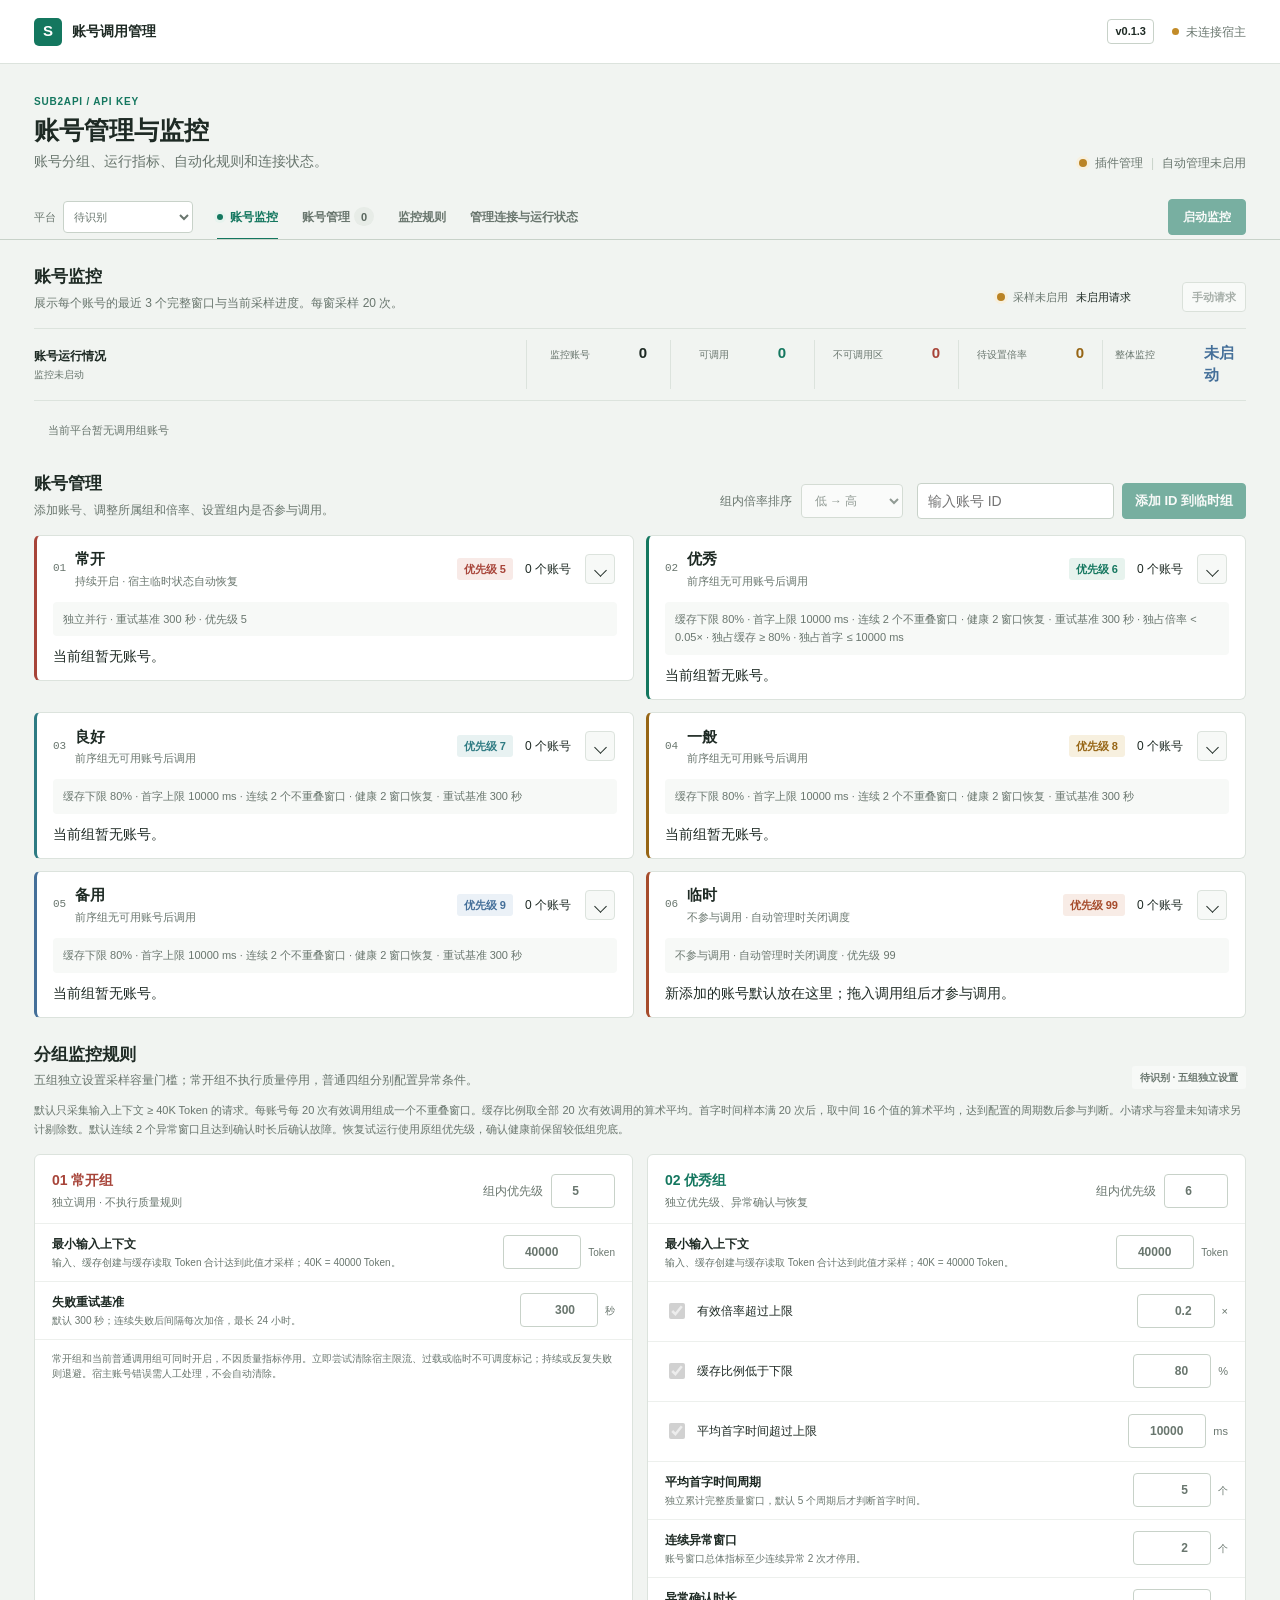
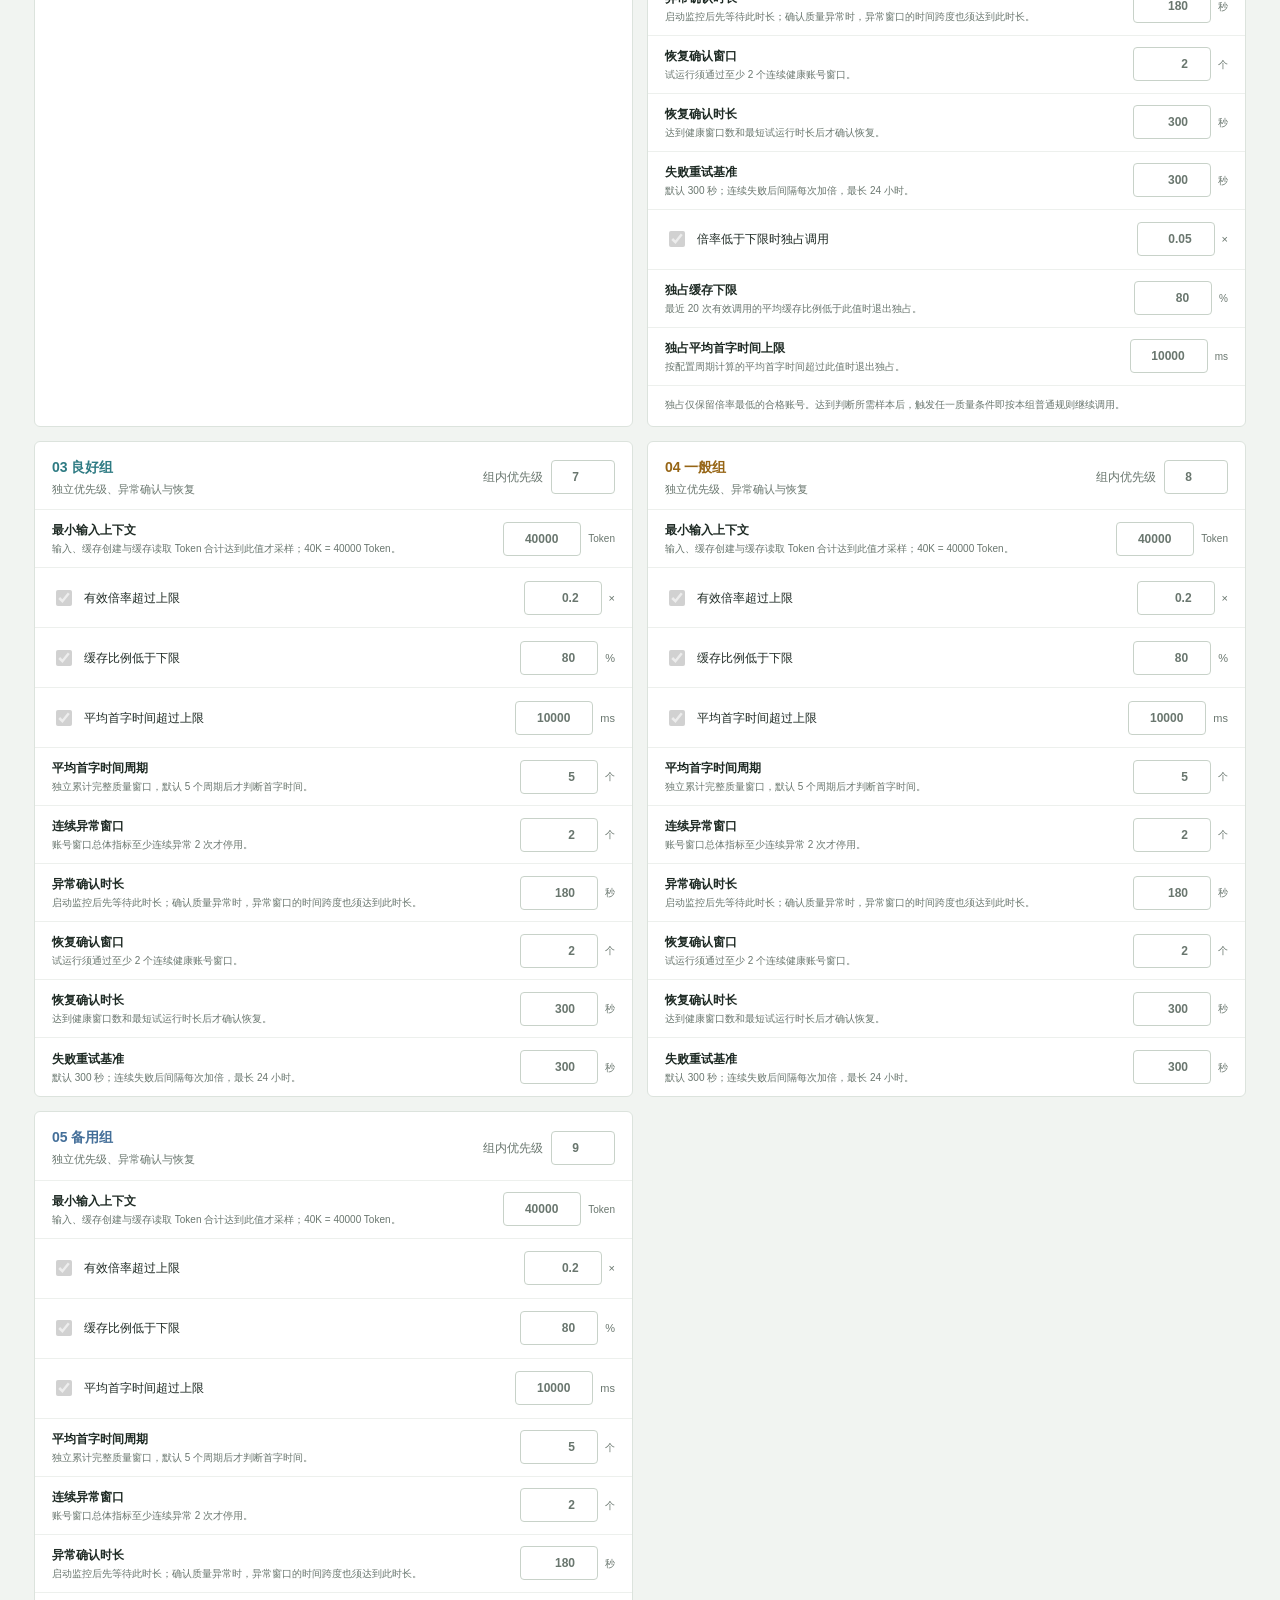
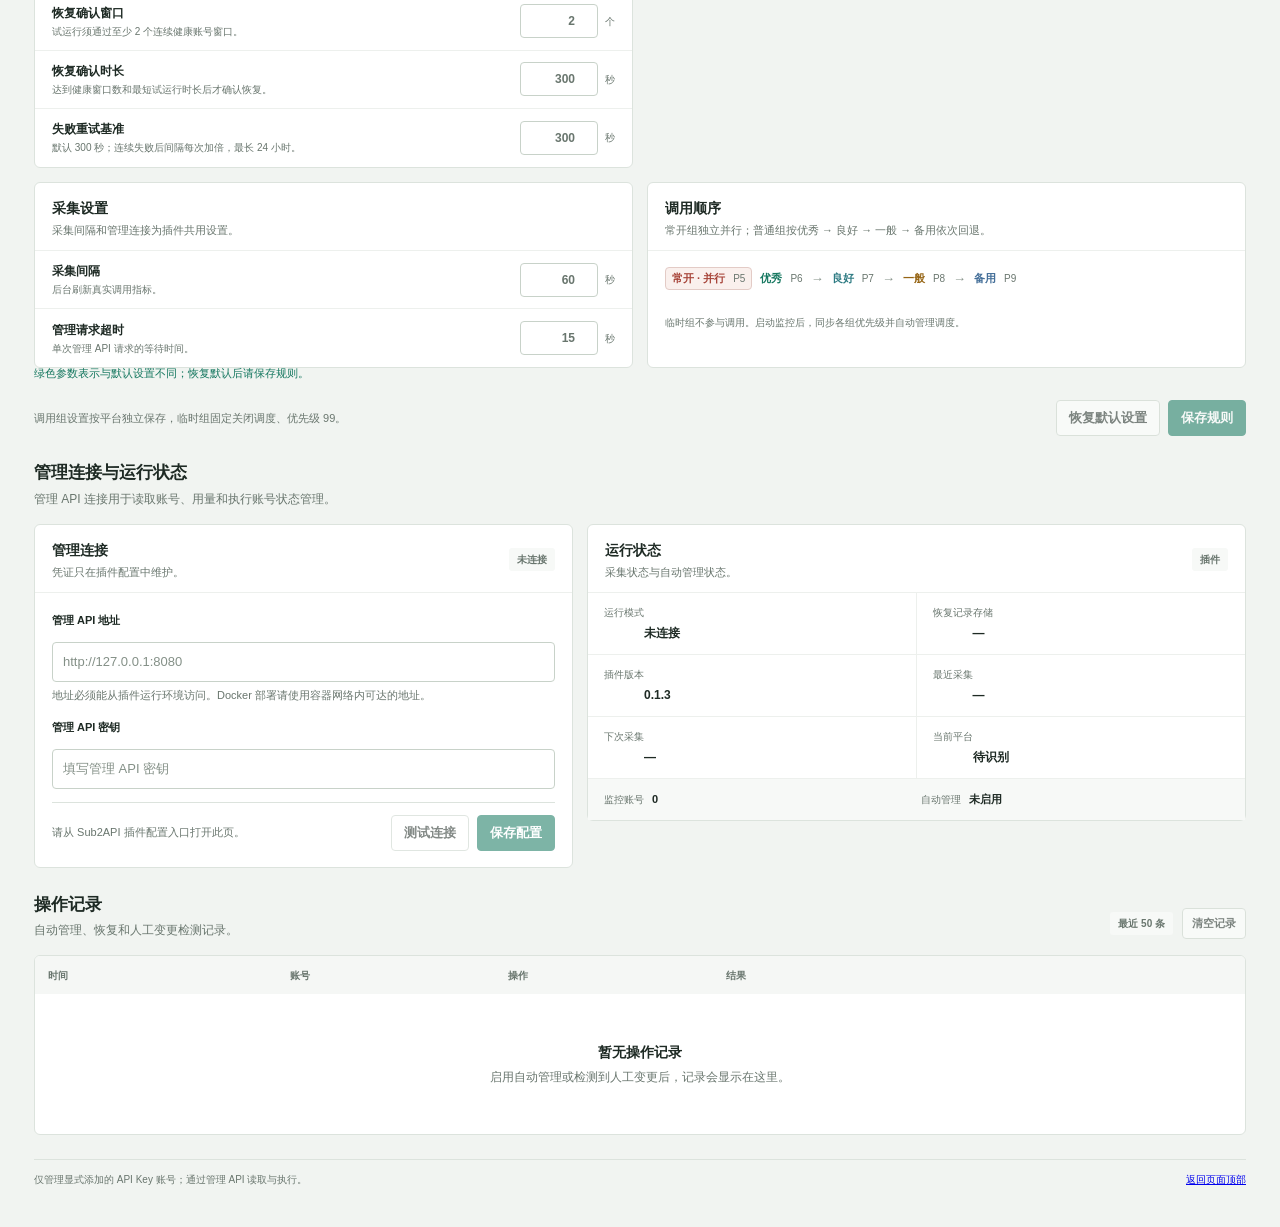
==== commit 4cb8cd45: "feat: 发布 0.1.3 正式版 - 缓存比例改为每个完整窗口全部 20 次有效请求的算术平均。 - 平均首字时间独立配置周期，默认汇总 5 个完整窗口。 - 优化托底恢复协调，避免同平台恢复试运" ====
--- a/ui/index.html
+++ b/ui/index.html
@@ -17,7 +17,7 @@
         <span>账号调用管理</span>
       </a>
       <div class="topbar-right">
-        <span class="version-label" id="top-version">v0.1.2-Beta1</span>
+        <span class="version-label" id="top-version">v0.1.3</span>
         <span class="preview-tag"><span class="preview-dot"></span><span id="bridge-state">正在连接宿主</span></span>
       </div>
     </header>
@@ -63,16 +63,17 @@
 
       <section class="view" id="view-monitor" aria-labelledby="monitor-heading">
         <div class="view-heading">
-          <div><h2 id="monitor-heading">账号监控</h2><p>展示每个账号的最近 3 个完整窗口与当前采样进度。每窗采样 20 次，缓存和首字指标各取中间 16 个值的均值。</p></div>
+          <div><h2 id="monitor-heading">账号监控</h2><p>展示每个账号的最近 3 个完整窗口与当前采样进度。每窗采样 20 次。</p></div>
           <div class="monitor-refresh"><span class="state-indicator"></span><span id="monitor-poll-label">采样未启用</span><span id="monitor-countdown" class="monitor-countdown">未启用请求</span><button id="manual-poll" class="button manual-poll-button" type="button" disabled>手动请求</button></div>
         </div>
         <section class="account-overview" aria-labelledby="account-overview-heading">
-          <div class="overview-heading"><h3 id="account-overview-heading">账号运行情况</h3></div>
+          <div class="overview-heading"><h3 id="account-overview-heading">账号运行情况</h3><span id="overview-reason">监控未启动</span></div>
           <dl class="overview-metrics">
             <div class="overview-stat"><dt>监控账号</dt><dd id="overview-total">0</dd></div>
             <div class="overview-stat callable"><dt>可调用</dt><dd id="overview-callable">0</dd></div>
             <div class="overview-stat exceptional"><dt>不可调用区</dt><dd id="overview-exception">0</dd></div>
             <div class="overview-stat needs-rate"><dt>待设置倍率</dt><dd id="overview-needs-rate">0</dd></div>
+            <div class="overview-stat overall"><dt>整体监控</dt><dd id="overview-state">未启动</dd></div>
           </dl>
         </section>
         <div class="route-strip" aria-label="当前调用组与顺序" hidden>
@@ -93,7 +94,7 @@
 
       <section class="view" id="view-rules" aria-labelledby="rules-heading">
         <div class="view-heading"><div><h2 id="rules-heading">分组监控规则</h2><p>五组独立设置采样容量门槛；常开组不执行质量停用，普通四组分别配置异常条件。</p></div><span class="runtime-pill" id="rules-platform">五组独立设置</span></div>
-        <p class="rules-sampling-note">默认只采集输入上下文 ≥ 40K Token 的请求。每账号每 20 次有效调用组成一个不重叠窗口。缓存比例与首字时间各自去掉最高 2 个和最低 2 个值，取中间 16 个值的算术平均，作为稳定性判断依据。首字时间样本满 20 次才参加判断。小请求与容量未知请求另计剔除数。默认连续 2 个异常窗口且达到确认时长后确认故障。恢复试运行使用原组优先级，确认健康前保留较低组兜底。</p>
+        <p class="rules-sampling-note">默认只采集输入上下文 ≥ 40K Token 的请求。每账号每 20 次有效调用组成一个不重叠窗口。缓存比例取全部 20 次有效调用的算术平均。首字时间样本满 20 次后，取中间 16 个值的算术平均，达到配置的周期数后参与判断。小请求与容量未知请求另计剔除数。默认连续 2 个异常窗口且达到确认时长后确认故障。恢复试运行使用原组优先级，确认健康前保留较低组兜底。</p>
         <div class="rule-layout group-rules-list" id="group-rules-list"></div>
         <div class="rule-layout shared-rules">
           <section class="rule-section">
@@ -126,7 +127,7 @@
             <dl class="runtime-grid">
               <div><dt>运行模式</dt><dd id="runtime-mode">未连接</dd></div>
               <div><dt>恢复记录存储</dt><dd id="runtime-storage">—</dd></div>
-              <div><dt>插件版本</dt><dd id="runtime-version">0.1.2-Beta1</dd></div>
+              <div><dt>插件版本</dt><dd id="runtime-version">0.1.3</dd></div>
               <div><dt>最近采集</dt><dd id="runtime-last-poll">—</dd></div>
               <div><dt>下次采集</dt><dd id="runtime-next-poll">—</dd></div>
               <div><dt>当前平台</dt><dd id="runtime-platform">—</dd></div>
@@ -218,7 +219,7 @@
       </section>
       <section class="runtime-quality" id="runtime-quality" aria-labelledby="runtime-quality-heading" hidden>
         <h3 id="runtime-quality-heading">最近 3 个采样窗口</h3>
-        <p class="runtime-scan-note">缓存比例和首字时间各取中间 16 个值的均值。首字样本满 20 次才计算窗口均值。</p>
+        <p class="runtime-scan-note">缓存比例取全部有效调用的均值。首字时间满 20 个样本后取中间 16 个值的均值。</p>
         <p class="runtime-scan-note" id="runtime-quality-scan-limit" hidden>已达本轮扫描上限，部分窗口可能未列出。</p>
         <ol id="runtime-quality-windows"></ol>
         <p class="runtime-scan-note" id="runtime-quality-empty">暂无已完成窗口</p>
--- a/ui/assets/styles.css
+++ b/ui/assets/styles.css
@@ -134,10 +134,9 @@
 .monitor-current-sampling { margin-top: 5px; color: var(--muted); font-size: 10px; }
 .monitor-current-sampling summary { color: var(--green); cursor: pointer; }
 .monitor-current-sampling > small { display: block; margin-top: 2px; }
-.monitor-period-cache { display: flex; flex-wrap: wrap; align-items: baseline; gap: 5px 8px; }
-.monitor-period-cache .monitor-cache { flex-wrap: wrap; }
-.monitor-period-cache .monitor-window-label { margin: 0; }
-.monitor-period-cache .monitor-history-toggle { flex-basis: 100%; margin-top: 1px; }
+.monitor-period-cell { vertical-align: top; }
+.monitor-period-cell .monitor-window-label { margin: 0; }
+.monitor-period-cell .monitor-history-toggle { display: block; margin-top: 5px; }
 .monitor-history-row td { background: color-mix(in srgb, var(--surface-alt) 45%, transparent); }
 .monitor-status { padding: 4px 7px; border: 1px solid var(--line); border-radius: 4px; background: var(--surface-alt); color: var(--muted); font-size: 11px; white-space: nowrap; }
 .monitor-status:hover { text-decoration: underline; }
@@ -185,13 +184,14 @@
 .overview-heading { display: grid; gap: 2px; min-width: 130px; }
 .overview-heading h3 { font-size: 12px; font-weight: 650; }
 .overview-heading span { color: var(--muted); font-size: 10px; }
-.overview-metrics { display: grid; grid-template-columns: repeat(4, minmax(82px, 1fr)); width: min(100%, 620px); margin: 0; }
+.overview-metrics { display: grid; grid-template-columns: repeat(5, minmax(82px, 1fr)); width: min(100%, 720px); margin: 0; }
 .overview-stat { display: flex; align-items: baseline; justify-content: center; gap: 9px; padding: 2px 12px; border-left: 1px solid var(--line); }
 .overview-stat dt { color: var(--muted); font-size: 10px; white-space: nowrap; }
 .overview-stat dd { color: var(--ink); font-size: 15px; font-weight: 680; font-variant-numeric: tabular-nums; }
 .overview-stat.callable dd { color: var(--green); }
 .overview-stat.exceptional dd { color: var(--danger); }
 .overview-stat.needs-rate dd { color: var(--gold); }
+.overview-stat.overall dd { color: var(--blue); }
 
 .groups-list { display: grid; grid-template-columns: repeat(2, minmax(0, 1fr)); align-items: start; gap: 12px; }
 .group-section { border: 1px solid var(--line); border-left: 3px solid var(--group-color, var(--green)); border-radius: var(--radius); background: var(--surface); }
@@ -215,7 +215,7 @@
 .group-settings-summary { margin: 0 16px 10px; padding: 8px 10px; border-radius: 4px; background: var(--surface-alt); color: var(--muted); font-size: 11px; line-height: 1.7; overflow-wrap: anywhere; }
 .group-rule-card .rule-section-head { flex-wrap: wrap; }
 .account-row.dragging { opacity: .45; }
-.account-row { display: grid; grid-template-columns: minmax(0, 1fr) auto; align-items: center; gap: 8px 12px; min-height: 54px; padding: 8px 10px; border-top: 1px solid #edf0ed; }
+.account-row { display: grid; grid-template-columns: minmax(0, 1fr) auto auto; align-items: center; gap: 8px 12px; min-height: 54px; padding: 8px 10px; border-top: 1px solid #edf0ed; }
 .account-identity { display: flex; align-items: center; gap: 10px; min-width: 0; }
 .account-identity > span:last-child { min-width: 0; }
 .account-drag-grip { width: 20px; height: 27px; flex: 0 0 auto; display: grid; place-items: center; border-radius: 3px; background: #f0f3f0; color: #758278; cursor: grab; font-size: 15px; }
@@ -229,7 +229,7 @@
 .rate-pair.fixed { background: var(--blue-soft); color: var(--blue); }
 .rate-pair.default { flex-wrap: wrap; max-width: 100%; background: var(--gold-soft); color: var(--gold); white-space: normal; }
 .rate-pair.unknown { background: var(--surface-alt); color: var(--muted); }
-.account-actions { grid-column: 1 / -1; display: flex; align-items: center; justify-content: flex-end; gap: 6px; min-width: 0; white-space: nowrap; }
+.account-actions { display: flex; align-items: center; justify-content: flex-end; gap: 6px; min-width: 0; white-space: nowrap; }
 .row-edit, .row-remove { min-height: 30px; padding: 4px 8px; border: 1px solid var(--line); border-radius: 4px; background: white; color: var(--muted); font-size: 11px; }
 .row-schedule { min-height: 30px; padding: 4px 8px; border: 1px solid var(--line); border-radius: 4px; background: white; font-size: 11px; }
 .row-schedule.on { border-color: #b9dbcb; background: var(--green-soft); color: var(--green); }
